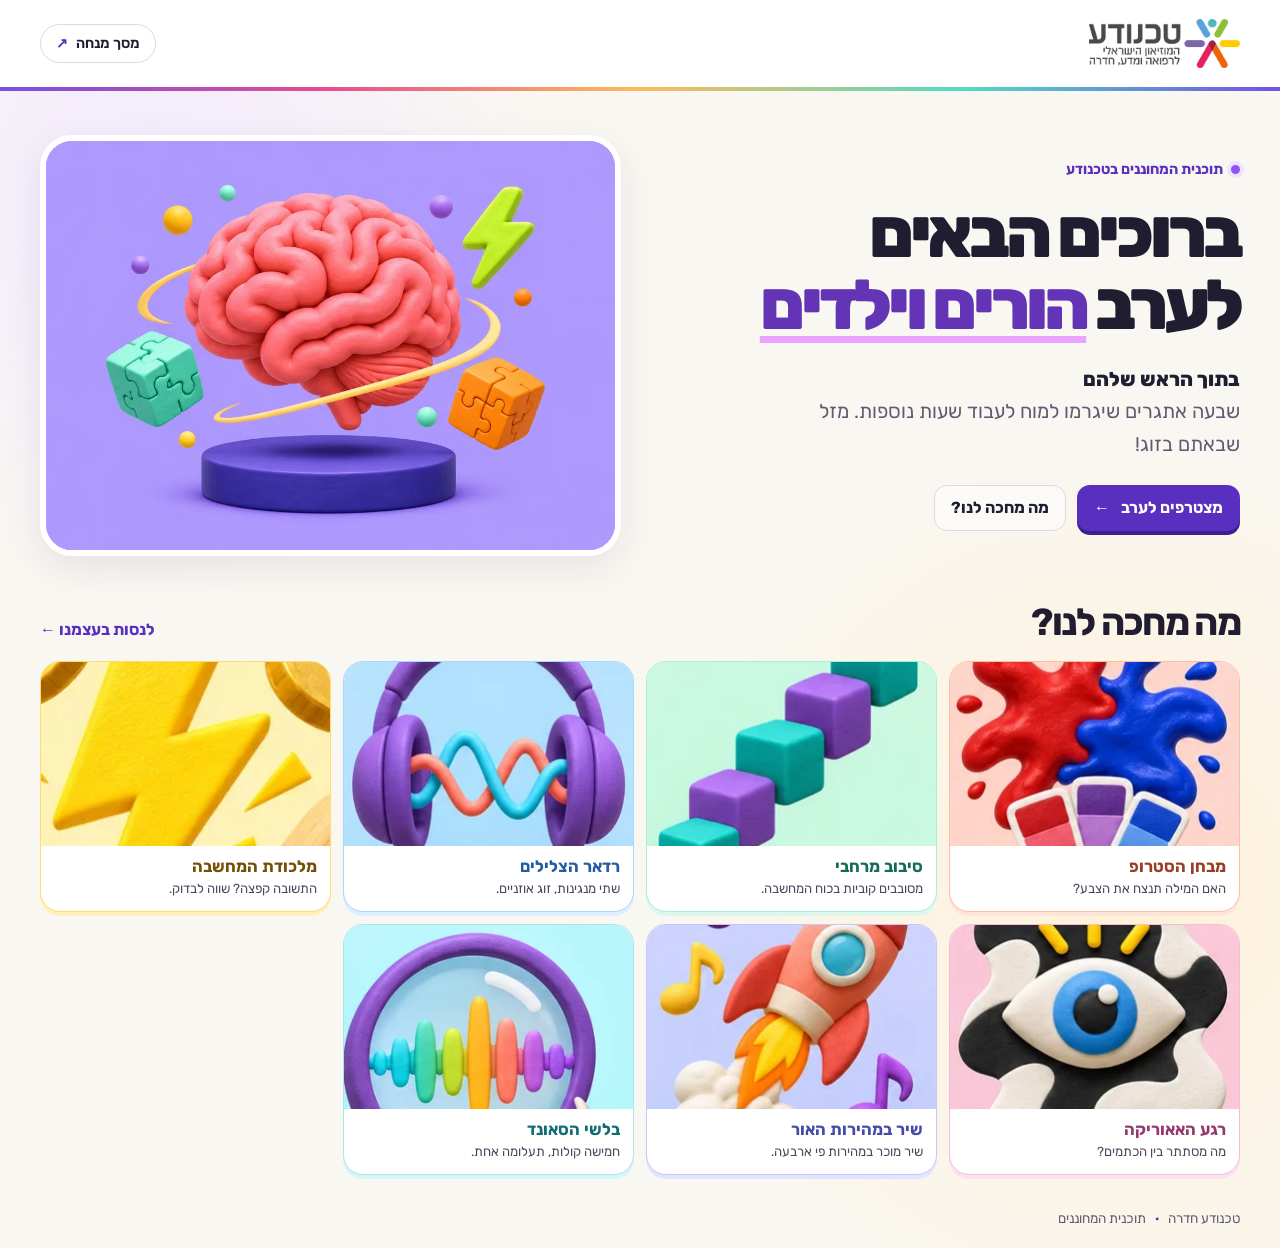
==== index.html @ b23c47ff "Redesign station results and add gifted-education research" ====
<!doctype html>
<html lang="he" dir="rtl">
<head>
<meta charset="utf-8">
<meta name="viewport" content="width=device-width,initial-scale=1">
<meta name="theme-color" content="#f9f7f1">
<meta name="description" content="ערב הורים וילדים בטכנודע. שבעה אתגרים בעקבות המוח, מהצבעים שקופצים לעיניים ועד לתעלומה שמתחבאת בצלילים.">
<title>בתוך הראש שלהם | ערב הורים וילדים בטכנודע</title>
<link rel="stylesheet" href="./style.css?v=3">
<script defer src="./assets/qrcode.js"></script>
<script type="module" src="./app.js?v=3"></script>
</head>
<body>
<header class="site-header">
  <div class="shell top">
    <a href="./" class="brand" aria-label="טכנודע, דף הבית"><img src="./assets/technoda.jpg" alt="טכנודע"></a>
    <a class="header-link" id="mode-link" href="?view=host">מסך מנחה <span aria-hidden="true">↗</span></a>
  </div>
</header>
<main id="app" class="shell" tabindex="-1">
  <section class="hero">
    <div class="hero-copy">
      <p class="eyebrow"><span></span> תוכנית המחוננים בטכנודע</p>
      <h1>ברוכים הבאים<br>לערב <em>הורים וילדים</em></h1>
      <p class="hero-description"><strong>בתוך הראש שלהם</strong><br>שבעה אתגרים שיגרמו למוח לעבוד שעות נוספות. מזל שבאתם בזוג!</p>
      <div class="actions"><a class="primary" href="?view=play">מצטרפים לערב <span aria-hidden="true">←</span></a><a class="secondary" href="#challenges">מה מחכה לנו?</a></div>
    </div>
    <div class="hero-picture"><img src="./assets/hero.webp" alt="איור תלת־ממדי של מוח ורוד, קוביות וברק על במה סגולה"></div>
  </section>
  <section id="challenges" class="challenges" aria-labelledby="challenges-title">
    <div class="section-heading"><h2 id="challenges-title">מה מחכה לנו?</h2><a href="?view=demo">לנסות בעצמנו <span aria-hidden="true">←</span></a></div>
    <div id="station-list" class="station-list"></div>
  </section>
</main>
<footer class="shell footer">טכנודע חדרה <span>·</span> תוכנית המחוננים</footer>
<noscript>יש להפעיל JavaScript כדי להשתתף באתגרים ובהצבעות.</noscript>
</body>
</html>
---- style.css ----
@font-face{font-family:Rubik;src:url('./assets/rubik-1.woff2') format('woff2');font-weight:400 900;font-display:swap;unicode-range:U+0590-05FF,U+200C-2010,U+20AA,U+25CC,U+FB1D-FB4F}
@font-face{font-family:Rubik;src:url('./assets/rubik-2.woff2') format('woff2');font-weight:400 900;font-display:swap;unicode-range:U+0000-00FF,U+2000-206F,U+2190-21FF}
:root{--paper:#f9f7f1;--ink:#211d31;--muted:#615b72;--accent:#592fc0;--purple:#eae1ff;--line:#ddd7e7;--peach:#ffdcc7;--mint:#dafaeb;--pink:#f8d8ed;--lemon:#f9efb5;color:var(--ink);background:var(--paper);font-family:Rubik,Arial,sans-serif}
*{box-sizing:border-box}body{margin:0;min-width:300px}a{color:inherit;text-decoration:none}button,input{font:inherit}button,a,input{touch-action:manipulation}button{cursor:pointer}button:disabled{cursor:default;opacity:.6}a:focus-visible,button:focus-visible,input:focus-visible{outline:3px solid #743ee8;outline-offset:4px}img{display:block;max-width:100%}h1,h2,p{margin:0}button{color:inherit}
.shell{max-width:1264px;margin-inline:auto;padding-inline:32px}.site-header{padding:19px 0;background:#fff;border-bottom:1px solid #ede9e0}.top{display:flex;align-items:center;justify-content:space-between;gap:16px}.brand img{width:151px;height:auto}.header-link{display:inline-flex;align-items:center;gap:8px;border:1px solid var(--line);border-radius:100px;padding:10px 15px;font-size:.9rem;font-weight:600}.header-link span{color:var(--accent)}.header-link:hover,.secondary:hover{background:#fff}
.hero{display:grid;grid-template-columns:1fr 1fr;align-items:center;gap:38px;margin-block:44px 44px}.hero-copy{padding:12px 0}.eyebrow{display:flex;align-items:center;gap:8px;color:var(--accent);font-weight:700;font-size:.9rem}.eyebrow span{width:9px;height:9px;display:inline-block;background:#8d55f4;border-radius:100%;box-shadow:0 0 0 4px #eee4ff}.hero h1{font-size:clamp(2.7rem,5.45vw,5.2rem);line-height:1.04;letter-spacing:-.058em;margin:19px 0 21px;font-weight:850}.hero h1 em{color:var(--accent);font-style:normal;white-space:nowrap}.hero-description{font-size:clamp(1rem,1.55vw,1.26rem);line-height:1.65;color:var(--muted);max-width:430px}.hero-description strong{color:var(--ink);font-weight:800}.hero-picture{background:#b29bf2;border-radius:32px;overflow:hidden;box-shadow:0 12px 35px #34246e17}.hero-picture img{width:100%;aspect-ratio:1.39;object-fit:cover}.actions{display:flex;gap:11px;flex-wrap:wrap;margin-top:24px;align-items:center}.primary,.secondary,.quiet{display:inline-flex;justify-content:center;align-items:center;gap:11px;border-radius:13px;padding:12px 16px;font-weight:700;border:1px solid transparent;min-height:46px;text-align:center}.primary{background:var(--accent);color:white;box-shadow:0 4px 0 #3d1d90}.primary:hover{background:#4b26a8}.secondary,.quiet{background:#fff8;border-color:var(--line)}.quiet{font-weight:500}.primary:active{transform:translateY(2px);box-shadow:0 2px 0 #3d1d90}.section-heading{display:flex;justify-content:space-between;align-items:baseline;gap:12px;margin-bottom:17px}.section-heading h2{font-size:clamp(1.55rem,3vw,2.35rem);letter-spacing:-.045em}.section-heading a{font-weight:700;color:var(--accent);white-space:nowrap}.challenges{scroll-margin-top:15px}.station-list{display:grid;grid-template-columns:repeat(4,minmax(0,1fr));gap:12px}.station-card{background:var(--tint);border:1px solid #27213911;border-radius:20px;min-height:139px;padding:16px;display:grid;gap:4px;align-content:start}.station-card:hover{transform:translateY(-2px);box-shadow:0 7px 17px #39294315}.station-card .icon{font-size:1.75rem;margin-bottom:4px}.station-card strong{font-size:1.03rem}.station-card small{color:#51445d;line-height:1.35;font-size:.82rem}.peach{--tint:var(--peach)}.mint{--tint:var(--mint)}.lilac{--tint:var(--purple)}.pink{--tint:var(--pink)}.lemon{--tint:var(--lemon)}.footer{padding-block:35px 22px;color:var(--muted);font-size:.84rem}.footer span{color:var(--accent);margin-inline:6px}
.room-wrap{margin-block:33px 0}.room-panel,.stage,.host-control{border-radius:26px;background:white;border:1px solid var(--line)}.room-panel{max-width:620px;margin-inline:auto;padding:clamp(20px,5vw,40px)}.room-icon{display:grid;place-items:center;width:66px;height:66px;font-size:2.15rem;background:var(--tint,var(--purple));border-radius:19px;margin-bottom:14px}.room-panel h1,.stage h1{font-size:clamp(1.9rem,5vw,3.85rem);line-height:1.08;letter-spacing:-.043em}.room-panel h1{font-size:clamp(1.8rem,5vw,2.8rem)}.room-panel p,.stage p{line-height:1.56}.room-panel h1+p,.stage h1+p{margin-top:11px}.room-panel .question{font-size:1.28rem;font-weight:700;margin-top:15px}.muted{color:var(--muted)}.form{margin-top:20px}.form label{display:block;font-weight:700;margin-bottom:7px}.form div{display:flex;gap:11px}.form input{flex:1;min-width:0;padding:10px 12px;border:1px solid #bcb1d0;border-radius:12px;font-size:1.35rem;letter-spacing:.13em;direction:ltr;text-align:center;color:var(--ink)}.status{font-size:.95rem;margin-top:15px;color:#625174}.status.error{color:#8d2147}.options{display:grid;gap:9px;margin-top:20px}.choice{display:flex;align-items:center;text-align:start;gap:10px;border:1px solid var(--line);background:#fff;padding:11px;border-radius:13px;min-height:54px;font-weight:600}.choice:not(:disabled):hover,.choice.selected{background:var(--purple);border-color:#9669e4}.choice.correct{background:var(--mint);border-color:#64af8b}.choice .letter{display:grid;place-items:center;background:#f1ebfc;width:31px;height:31px;border-radius:9px;flex-shrink:0;color:#552ca7;font-weight:750}.phase-label{font-size:.82rem;color:var(--accent);font-weight:750;margin-bottom:7px}.confirmation{margin-top:18px;border-radius:14px;padding:14px;background:var(--mint);font-weight:650}.round-progress{display:flex;gap:4px;margin-bottom:17px}.round-progress i{height:4px;flex:1;border-radius:8px;background:#ece7f2}.round-progress i.done{background:#a986e6}.round-progress i.now{background:var(--accent)}
.stage{padding:clamp(18px,3vw,34px);border-block-start:7px solid var(--tint,var(--purple));min-height:360px}.stage-intro{display:grid;grid-template-columns:1fr minmax(180px,30%);gap:24px;align-items:center}.stage h1 em{color:var(--accent);font-style:normal}.stage .room-icon{width:56px;height:56px;font-size:1.8rem}.stage-question{font-size:clamp(1.15rem,2.9vw,2.2rem);font-weight:750;line-height:1.25!important}.qr{background:#fff;border:1px solid var(--line);border-radius:18px;text-align:center;padding:10px 12px}.qr img{width:100%;max-width:210px;height:auto;margin:0 auto;image-rendering:pixelated}.qr h2{font-size:1.05rem}.code{display:inline-block;direction:ltr;font-size:1.32rem;letter-spacing:.14em;font-weight:850;margin-top:5px}.count{display:inline-flex;margin-top:13px;background:var(--mint);border-radius:100px;padding:8px 13px;font-weight:700}.host-control{padding:14px;margin-top:12px;display:grid;gap:9px}.control-row{display:flex;gap:7px;flex-wrap:wrap;align-items:center}.control-row .primary,.control-row .secondary,.control-row .quiet{padding:8px 12px;min-height:39px;font-size:.86rem}.host-control .status{margin:0}.mini-nav{display:flex;gap:3px;flex-wrap:wrap}.mini-nav button{background:white;border:1px solid var(--line);border-radius:8px;min-width:33px;min-height:34px}.mini-nav button[aria-current]{background:var(--purple);border-color:#b696e7;font-weight:800}.timer{display:inline-grid;place-items:center;direction:ltr;min-width:74px;font-variant-numeric:tabular-nums;color:var(--accent);font-size:clamp(1.5rem,3vw,2.4rem);font-weight:800;margin-top:8px}.stroop{display:grid;grid-template-columns:repeat(5,minmax(0,1fr));gap:8px;margin-top:16px}.stroop b{background:#faf7fc;border-radius:10px;padding:9px 1px;text-align:center;font-size:clamp(1rem,4vw,3.25rem)}.shapes{display:grid;grid-template-columns:repeat(5,minmax(0,1fr));gap:6px;margin-top:13px}.shape{background:#f4effb;border-radius:12px;text-align:center;padding:4px;font-weight:750}.shape.match{background:#d5fae4;border:2px solid #65c492}.shape canvas{display:block;width:100%;aspect-ratio:1.05;height:auto}.mystery{display:grid;position:relative;width:min(100%,245px);margin:15px auto 0;border-radius:14px;overflow:hidden;border:1px solid #e0dae7;isolation:isolate}.mystery img{width:100%;grid-area:1/1}.mystery .solution{animation:fade-in .75s ease both}.mystery.outlined:after{content:'';position:absolute;width:45%;height:57%;top:17%;left:39%;border:3px solid #eb4a76;border-radius:49%;transform:rotate(-12deg);pointer-events:none}.result{font-size:clamp(1.35rem,4vw,2.55rem);font-weight:800;color:var(--accent);margin-top:10px}.beats{display:flex;direction:ltr;align-items:center;gap:6px;justify-content:center;height:100px;margin:6px 0}.beats b{display:block;height:var(--h);width:8px;border-radius:10px;background:#ae8bed}.beats.playing b{animation:bounce .55s ease-in-out infinite alternate;animation-delay:var(--d)}.sound-controls{display:flex;flex-wrap:wrap;gap:7px;margin-top:10px}.sequence{display:flex;gap:6px;flex-wrap:wrap;margin-top:10px;padding:0;list-style:none}.sequence li{border-radius:9px;background:var(--mint);padding:7px 9px}.stage-finish{display:grid;grid-template-columns:1fr minmax(140px,34%);align-items:center;gap:18px}.stage-finish img{border-radius:16px}.tiny-art{margin-top:16px;max-height:230px;width:100%;object-fit:cover;border-radius:14px}.demo-nav{display:flex;flex-wrap:wrap;gap:8px;margin-top:16px}.solo .stage{padding:14px;min-height:0;margin-top:14px}.solo .stage-question{font-size:1rem}.solo .shape{font-size:.76rem}.solo .stage .timer{font-size:1.25rem}.screen-only .site-header,.screen-only .footer{display:none}.screen-only .stage{min-height:calc(100vh - 40px);display:flex;flex-direction:column;justify-content:center}.screen-only .host-control{position:sticky;bottom:0}.screen-only .room-wrap{margin-top:18px}.screen-only .stage-intro{width:100%}#app:focus{outline:0}
@keyframes fade-in{from{opacity:0}to{opacity:1}}@keyframes bounce{from{transform:scaleY(.42)}to{transform:scaleY(1)}}
@media(max-width:850px){.shell{padding-inline:21px}.hero{gap:22px}.hero h1{font-size:clamp(2.15rem,5.5vw,4rem)}.station-list{grid-template-columns:repeat(3,minmax(0,1fr))}.site-header{padding:12px 0}}
@media(max-width:600px){.shell{padding-inline:15px}.hero{grid-template-columns:1fr;margin-block:24px 28px;gap:16px}.hero-copy{padding-top:0}.hero h1{font-size:clamp(2.45rem,10.5vw,3.6rem);margin:12px 0 13px}.hero-picture{border-radius:19px}.hero-picture img{aspect-ratio:1.65}.actions{margin-top:16px}.station-list{grid-template-columns:repeat(2,minmax(0,1fr));gap:8px}.station-card{border-radius:14px;min-height:111px;padding:10px}.section-heading a{font-size:.82rem}.brand img{width:121px}.header-link{font-size:.83rem}.stage-intro,.stage-finish{grid-template-columns:1fr}.stage-finish img{max-height:180px;object-fit:cover;width:100%}.qr{max-width:225px}.room-wrap{margin-top:19px}.footer{padding-top:23px}}
@media(prefers-reduced-motion:reduce){*,*::after{animation:none!important;transition:none!important;scroll-behavior:auto!important}}

/* Exhibition colors and station illustrations */
body {
  background: radial-gradient(circle at 12% 16%, #f3eafe 0%, transparent 26%),
    radial-gradient(circle at 88% 72%, #fff1d9 0%, transparent 32%), var(--paper);
}
.site-header {
  border-bottom: 4px solid transparent;
  border-image: linear-gradient(90deg,#7351e4,#e44c93,#ffba59,#53dbc2,#7351e4) 1;
}
.hero-picture { border: 6px solid white; }
.hero h1 em {
  color: #6334b6;
  text-decoration: underline;
  text-decoration-color: #e8a4ff;
  text-decoration-thickness: .105em;
  text-underline-offset: .105em;
  text-decoration-skip-ink: none;
}
.lilac { --station-color:#6942bd; --station-tint:#e9ddff; --station-glow:#d3c0ff; }
.peach { --station-color:#9b3d24; --station-tint:#ffe4d8; --station-glow:#ffbda5; }
.mint { --station-color:#136b58; --station-tint:#dcf8ed; --station-glow:#a5eed8; }
.sky { --tint:#dcefff; --station-color:#235ca1; --station-tint:#dcefff; --station-glow:#a8d7ff; }
.lemon { --station-color:#745007; --station-tint:#fff1b9; --station-glow:#ffdb70; }
.pink { --station-color:#95386c; --station-tint:#fce1ee; --station-glow:#f9bbd8; }
.periwinkle { --tint:#e3e5ff; --station-color:#454aab; --station-tint:#e3e5ff; --station-glow:#c2c7ff; }
.aqua { --tint:#d5f6f4; --station-color:#126c75; --station-tint:#d5f6f4; --station-glow:#a5e9e8; }
.station-card {
  display: grid;
  grid-template-rows: auto 1fr;
  min-height: 0;
  gap: 0;
  padding: 0;
  overflow: hidden;
  background: #fff;
  border: 1px solid var(--station-glow);
  box-shadow: 0 4px 0 var(--station-tint);
  transition: transform .2s ease, box-shadow .2s ease;
}
.station-card-art {
  width: 100%;
  aspect-ratio: 1.57;
  object-fit: cover;
  background: var(--station-tint);
}
.station-card-copy { display:grid; gap:4px; padding:11px 13px 13px; }
.station-card strong { color: var(--station-color); }
.stage {
  position: relative;
  border: 1px solid var(--station-glow, var(--line));
  border-block-start: 5px solid var(--station-color, var(--accent));
  background: radial-gradient(ellipse at top left, var(--station-tint, #eee4ff), transparent 62%), #fff;
  box-shadow: 0 8px 25px #31254412;
}
.stage .phase-label, .stage .timer { color: var(--station-color, var(--accent)); }
.stage .room-icon { background: var(--station-tint); }
.stage-heading { display:flex; align-items:center; justify-content:space-between; gap:20px; margin-bottom:12px; }
.stage-heading .room-icon { display:none; }
.stage-heading h1 { font-size:clamp(1.85rem,4.2vw,3.55rem); }
.stage-art, .intro-art { border-radius:16px; border:4px solid #fff; box-shadow:0 4px 15px #31254416; object-fit:cover; }
.stage-art { width:clamp(75px,14vw,162px); aspect-ratio:1.62; }
.stage-reveal .stage-art { width:clamp(70px,11vw,125px); }
.stage-intro { grid-template-columns:minmax(0,1.4fr) minmax(110px,.65fr) minmax(175px,.72fr); }
.intro-art { width:100%; aspect-ratio:1.1; }
.stage-intro h1 { font-size:clamp(1.9rem,4vw,3.5rem); }
.stage-intro .stage-question { margin-top:18px; }
.stage .count { background:var(--station-tint); color:var(--station-color); }
.stage .beats b:nth-child(3n+1) { background:var(--station-color,#6942bd); }
.stage .beats b:nth-child(3n+2) { background:#ed785b; }
.stage .beats b:nth-child(3n+3) { background:#4fc1b0; }
.stage-task .stroop b { background:#fff; border:1px solid #ead8d0; box-shadow:0 3px 0 #ffd8c8; }
.stage-task .shape { background:#fff; }
.room-panel:is(.lilac,.peach,.mint,.sky,.lemon,.pink,.periwinkle,.aqua) {
  border-block-start:5px solid var(--station-color);
  background:linear-gradient(155deg,var(--station-tint),#fff 130px);
}
.room-panel .choice .letter { background:var(--station-tint,#f1ebfc); color:var(--station-color,#552ca7); }

.science-card {
  display:grid;
  grid-template-columns:minmax(0,1.6fr) minmax(135px,1fr);
  background:#fff;
  border:1px solid var(--station-glow);
  border-radius:23px;
  overflow:hidden;
}
.science-copy { padding:clamp(16px,3.4vw,44px); }
.science-copy .science-label { color:var(--station-color); font-size:clamp(.85rem,1.25vw,1.1rem); font-weight:800; }
.science-copy h2 { font-size:clamp(1.4rem,3vw,2.65rem); letter-spacing:-.035em; line-height:1.12; margin-block:10px 14px; }
.science-copy h2 + p { font-size:clamp(1rem,1.9vw,1.52rem); }
.science-copy a { display:inline-block; margin-top:14px; text-decoration:underline; text-underline-offset:3px; color:var(--station-color); font-size:.88rem; font-weight:650; }
.science-art { width:100%; height:100%; min-height:225px; object-fit:cover; }
.solo .science-card { grid-template-columns:1fr; margin-top:16px; }
.solo .science-copy h2 + p { font-size:1.07rem; }
.solo .science-art { height:160px; min-height:0; }

.candy-results {
  margin-top:14px;
  padding:clamp(13px,2.2vw,24px);
  border-radius:22px;
  background:#fff;
  border:1px solid var(--station-glow);
}
.candy-results h2 { color:var(--station-color); font-size:clamp(1.25rem,2.25vw,1.8rem); margin-bottom:16px; }
.candy-chart {
  --jar-height:clamp(106px,18vh,182px);
  display:grid;
  grid-template-columns:repeat(var(--columns),minmax(0,1fr));
  gap:clamp(7px,1.55vw,16px);
  list-style:none;
  margin:0;
  padding:0;
}
.candy-column { --candy:#b781f4; --candy-light:#f0ccff; --candy-dark:#6936a6; --candy-text:#602f9d; --candy-paper:#f7edff; display:grid; grid-template-rows:auto 1fr; gap:9px; min-width:0; }
.candy-column:nth-child(2) { --candy:#ff815c; --candy-light:#ffd586; --candy-dark:#ba3f34; --candy-text:#9e422d; --candy-paper:#fff2e7; }
.candy-column:nth-child(3) { --candy:#42d8b5; --candy-light:#d2ff83; --candy-dark:#168d73; --candy-text:#12644f; --candy-paper:#e6fbf1; }
.candy-column:nth-child(4) { --candy:#ed78ac; --candy-light:#ffd0de; --candy-dark:#ad3972; --candy-text:#8d3566; --candy-paper:#fff0f7; }
.candy-jar {
  position:relative;
  width:100%;
  max-width:184px;
  height:var(--jar-height);
  margin-inline:auto;
  overflow:hidden;
  border:2px solid #b9aec9;
  border-radius:13px 13px 26px 26px;
  background:repeating-linear-gradient(to top,#dcd5e54f 0 1px,transparent 1px 25%),#f9f6fc;
  isolation:isolate;
}
.candy-jar::after {
  content:'';
  position:absolute;
  inset:0;
  border-radius:inherit;
  background:linear-gradient(90deg,#fff6,transparent 12% 86%,#30174c14);
  pointer-events:none;
}
.candy-fill {
  position:absolute;
  inset:auto 0 0;
  height:var(--share);
  overflow:hidden;
  background:linear-gradient(135deg,var(--candy-paper),var(--candy-light));
}
.pour .candy-fill { animation:fill-jar .85s cubic-bezier(.17,.75,.32,1) var(--stagger) both; }
.candy-bed {
  height:var(--jar-height);
  position:absolute;
  inset:auto 0 0;
  display:grid;
  grid-template:repeat(6,minmax(0,1fr))/repeat(4,minmax(0,1fr));
  align-items:center;
  justify-items:center;
  padding:3px;
}
.candy-bed i {
  display:block;
  width:76%;
  height:74%;
  border-radius:42%;
  transform:rotate(-17deg);
  background:linear-gradient(145deg,var(--candy-light),var(--candy) 65%);
  box-shadow:inset -2px -3px 0 #27213433, inset 2px 2px 0 #fff8, 1px 2px 1px #35214935;
}
.candy-bed i:nth-child(3n+1) {
  border-radius:11px;
  background:repeating-linear-gradient(120deg,var(--candy) 0 5px,var(--candy-light) 5px 8px);
  transform:rotate(18deg) scale(.88);
}
.candy-bed i:nth-child(3n+2) {
  border-radius:50%;
  background:radial-gradient(circle at 30% 30%,#fff9,transparent 34%),var(--candy);
  transform:rotate(37deg) scale(.8);
}
.candy-label {
  display:grid;
  justify-items:center;
  align-content:start;
  gap:4px;
  padding:8px 6px;
  text-align:center;
  background:var(--candy-paper);
  border-radius:12px;
}
.candy-label .letter { font-weight:800; color:var(--candy-text); }
.candy-label strong { font-size:clamp(.73rem,1.44vw,1.17rem); line-height:1.25; }
.candy-percent { color:var(--candy-text); font-size:clamp(1.1rem,2.4vw,1.8rem); font-weight:800; line-height:1.1; }
.candy-label small { color:#51465f; }
@keyframes fill-jar { from { height:0; } to { height:var(--share); } }

@media(max-width:850px) {
  .stage-intro { grid-template-columns:minmax(0,1fr) minmax(125px,.57fr); }
  .intro-art { display:none; }
}
@media(max-width:600px) {
  .station-card-copy { padding:8px 9px 11px; }
  .stage-intro, .science-card { grid-template-columns:1fr; }
  .stage-intro { gap:14px; }
  .stage-intro .qr { width:min(100%,220px); justify-self:center; }
  .science-art { height:142px; min-height:0; }
  .candy-chart { grid-template-columns:repeat(2,minmax(0,1fr)); }
  .candy-jar { max-width:120px; }
}
@media(prefers-reduced-motion:reduce) {
  .pour .candy-fill { animation:none; }
}
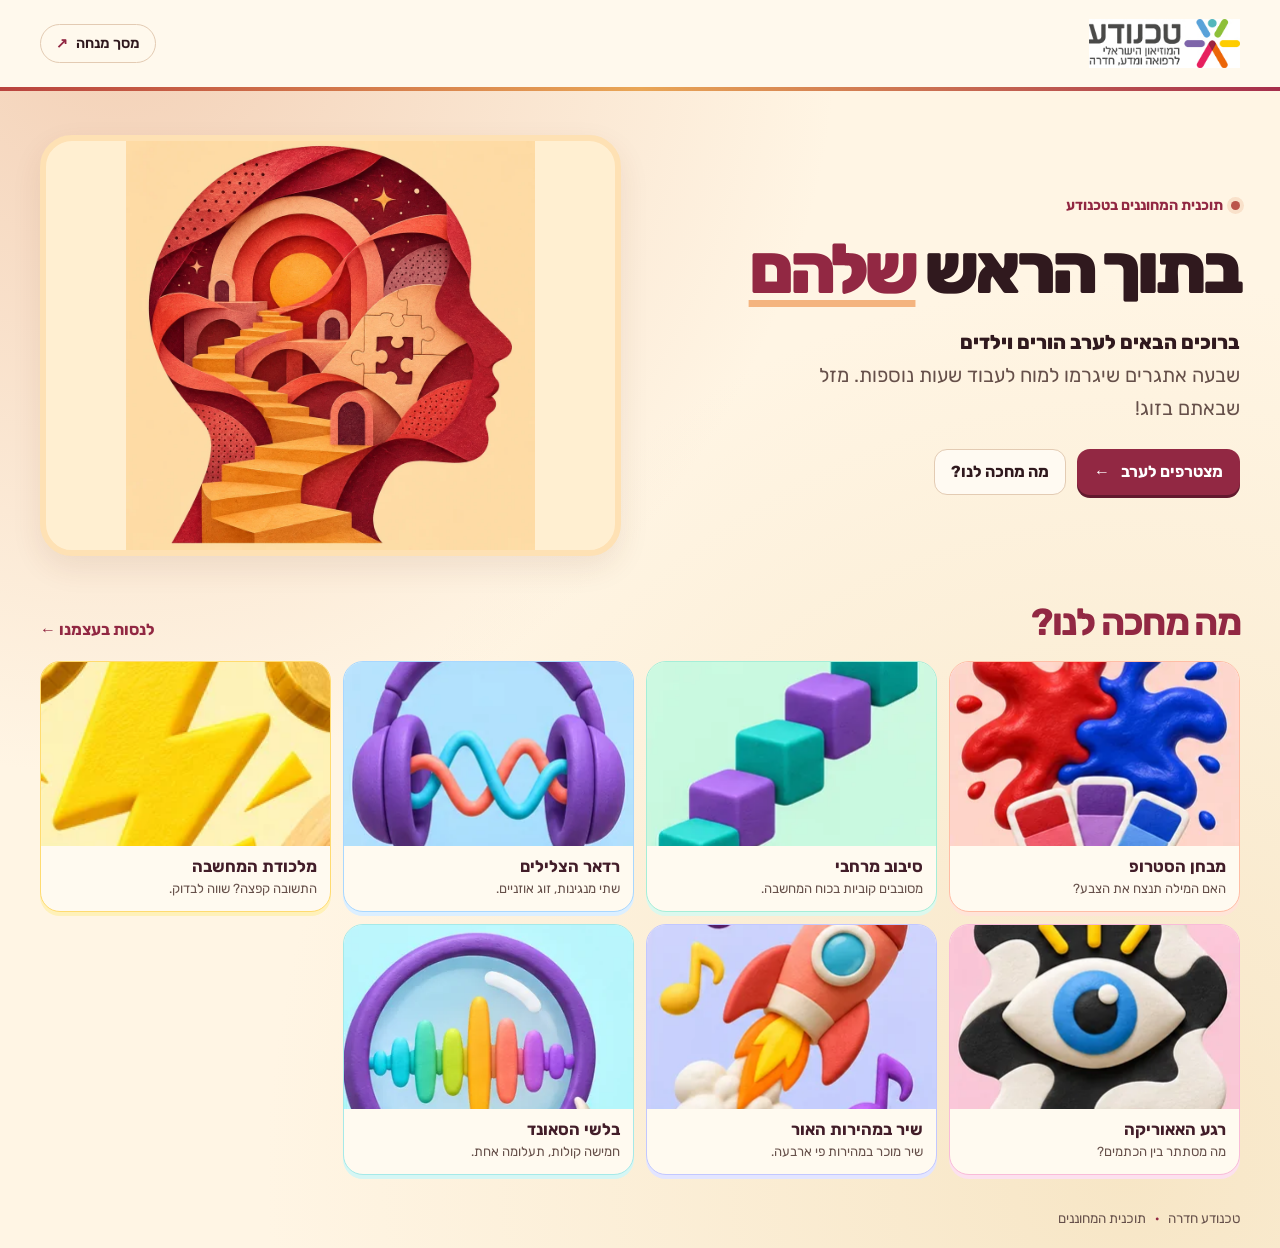
==== commit d1b21379: "Refresh Brain Night with a warm studio design" ====
--- a/index.html
+++ b/index.html
@@ -3,12 +3,12 @@
 <head>
 <meta charset="utf-8">
 <meta name="viewport" content="width=device-width,initial-scale=1">
-<meta name="theme-color" content="#f9f7f1">
+<meta name="theme-color" content="#fff5e4">
 <meta name="description" content="ערב הורים וילדים בטכנודע. שבעה אתגרים בעקבות המוח, מהצבעים שקופצים לעיניים ועד לתעלומה שמתחבאת בצלילים.">
 <title>בתוך הראש שלהם | ערב הורים וילדים בטכנודע</title>
-<link rel="stylesheet" href="./style.css?v=3">
+<link rel="stylesheet" href="./style.css?v=9">
 <script defer src="./assets/qrcode.js"></script>
-<script type="module" src="./app.js?v=3"></script>
+<script type="module" src="./app.js?v=9"></script>
 </head>
 <body>
 <header class="site-header">
@@ -21,11 +21,11 @@
   <section class="hero">
     <div class="hero-copy">
       <p class="eyebrow"><span></span> תוכנית המחוננים בטכנודע</p>
-      <h1>ברוכים הבאים<br>לערב <em>הורים וילדים</em></h1>
-      <p class="hero-description"><strong>בתוך הראש שלהם</strong><br>שבעה אתגרים שיגרמו למוח לעבוד שעות נוספות. מזל שבאתם בזוג!</p>
+      <h1>בתוך הראש <em>שלהם</em></h1>
+      <p class="hero-description"><strong>ברוכים הבאים לערב הורים וילדים</strong><br>שבעה אתגרים שיגרמו למוח לעבוד שעות נוספות. מזל שבאתם בזוג!</p>
       <div class="actions"><a class="primary" href="?view=play">מצטרפים לערב <span aria-hidden="true">←</span></a><a class="secondary" href="#challenges">מה מחכה לנו?</a></div>
     </div>
-    <div class="hero-picture"><img src="./assets/hero.webp" alt="איור תלת־ממדי של מוח ורוד, קוביות וברק על במה סגולה"></div>
+    <div class="hero-picture"><img src="./assets/brain-night-poster.webp" alt="איור נייר צבעוני של מסלולים בתוך ראש"></div>
   </section>
   <section id="challenges" class="challenges" aria-labelledby="challenges-title">
     <div class="section-heading"><h2 id="challenges-title">מה מחכה לנו?</h2><a href="?view=demo">לנסות בעצמנו <span aria-hidden="true">←</span></a></div>
--- a/style.css
+++ b/style.css
@@ -89,22 +89,42 @@
 .room-panel .choice .letter { background:var(--station-tint,#f1ebfc); color:var(--station-color,#552ca7); }
 
 .science-card {
-  display:grid;
-  grid-template-columns:minmax(0,1.6fr) minmax(135px,1fr);
-  background:#fff;
-  border:1px solid var(--station-glow);
-  border-radius:23px;
-  overflow:hidden;
-}
-.science-copy { padding:clamp(16px,3.4vw,44px); }
-.science-copy .science-label { color:var(--station-color); font-size:clamp(.85rem,1.25vw,1.1rem); font-weight:800; }
-.science-copy h2 { font-size:clamp(1.4rem,3vw,2.65rem); letter-spacing:-.035em; line-height:1.12; margin-block:10px 14px; }
-.science-copy h2 + p { font-size:clamp(1rem,1.9vw,1.52rem); }
-.science-copy a { display:inline-block; margin-top:14px; text-decoration:underline; text-underline-offset:3px; color:var(--station-color); font-size:.88rem; font-weight:650; }
-.science-art { width:100%; height:100%; min-height:225px; object-fit:cover; }
-.solo .science-card { grid-template-columns:1fr; margin-top:16px; }
-.solo .science-copy h2 + p { font-size:1.07rem; }
-.solo .science-art { height:160px; min-height:0; }
+  display: grid;
+  grid-template-columns: minmax(0, 1fr) minmax(0, 1.15fr);
+  align-items: center;
+  gap: clamp(12px, 2vw, 24px);
+  padding: clamp(10px, 1.8vw, 21px);
+  background: #fff;
+  border: 1px solid var(--station-glow);
+  border-radius: 23px;
+}
+.science-copy {
+  padding: clamp(15px, 2.2vw, 30px);
+  border-radius: 17px;
+  background: linear-gradient(154deg, var(--station-tint), #fff 86%);
+  border-inline-start: 4px solid var(--station-color);
+}
+.science-copy .science-label { color: var(--station-color); font-size: clamp(.85rem, 1.25vw, 1.1rem); font-weight: 800; }
+.science-copy h2 { font-size: clamp(1.4rem, 3vw, 2.65rem); letter-spacing: -.035em; line-height: 1.12; margin-block: 10px 14px; }
+.science-copy h2 + p { font-size: clamp(1rem, 1.55vw, 1.27rem); }
+.science-source { display: grid; justify-items: start; gap: 6px; margin-block-start: 17px; padding-block-start: 13px; border-block-start: 1px solid var(--station-glow); }
+.science-article { font-size: 1rem; line-height: 1.35; text-align: right; overflow-wrap: anywhere; }
+.science-author { font-size: .85rem; color: var(--muted); }
+.science-source a { display: inline-flex; align-items: center; gap: 8px; min-height: 42px; margin-block-start: 4px; padding-inline: 12px; border-radius: 10px; background: var(--station-color); color: #fff; font-size: .93rem; font-weight: 700; }
+.science-source a:hover { text-decoration: underline; text-underline-offset: 3px; }
+.science-media { min-width: 0; }
+.science-art { width: 100%; aspect-ratio: 4 / 3; object-fit: cover; border-radius: 15px; }
+.science-video-card video {
+  display: block;
+  width: 100%;
+  max-height: min(57vh, 560px);
+  aspect-ratio: 16 / 9;
+  object-fit: contain;
+  border-radius: 15px;
+  background: #1c142a;
+}
+.solo .science-card { grid-template-columns: minmax(0, 1fr); margin-top: 16px; }
+.solo .science-art { max-height: 180px; }
 
 .candy-results {
   margin-top:14px;
@@ -209,10 +229,171 @@
   .stage-intro, .science-card { grid-template-columns:1fr; }
   .stage-intro { gap:14px; }
   .stage-intro .qr { width:min(100%,220px); justify-self:center; }
-  .science-art { height:142px; min-height:0; }
+  .science-art { max-height:180px; }
   .candy-chart { grid-template-columns:repeat(2,minmax(0,1fr)); }
   .candy-jar { max-width:120px; }
 }
 @media(prefers-reduced-motion:reduce) {
   .pour .candy-fill { animation:none; }
 }
+
+.mini-nav .completed-round {
+  border-color: #76b89d;
+}
+.completed-round span {
+  color: #136b58;
+}
+
+/* Warm paper and wine tones for Brain Night. */
+:root {
+  --paper: #fff5e4;
+  --ink: #30191e;
+  --muted: #66504a;
+  --accent: #922843;
+  --purple: #f7e1df;
+  --line: #e3cbb3;
+  --paper-panel: #fff9ed;
+  --wine: #421d29;
+  --amber: #f7ce77;
+}
+body {
+  background: radial-gradient(ellipse at 9% 0, #f3d0b6, transparent 44%),
+    radial-gradient(ellipse at 88% 94%, #f7e6c6, transparent 54%), var(--paper);
+}
+a:focus-visible, button:focus-visible, input:focus-visible { outline-color: #a24432; }
+.site-header { background: var(--paper-panel); border-image: linear-gradient(90deg,#b9433e,#e9a656,#a52e4c) 1; }
+.primary { background: var(--accent); box-shadow: 0 3px 0 #62192e; }
+.primary:hover { background: #7a1d36; }
+.primary:active { box-shadow: 0 1px 0 #62192e; }
+.secondary, .quiet { background: #fffaf2; }
+.hero-picture { background: #ffefd1; border-color: #fee1b4; box-shadow: 0 12px 30px #68321d18; }
+.hero-picture img { object-fit: contain; mix-blend-mode: multiply; }
+.hero h1 em { color: var(--accent); text-decoration-color: #f4b47f; }
+.eyebrow span { background: #bb554b; box-shadow: 0 0 0 4px #f9e1ca; }
+.section-heading h2, .opening-challenges h2 { color: var(--accent); }
+.station-card { background: #fffaf0; }
+.station-card strong { color: var(--wine); }
+.station-card small { color: var(--muted); }
+.room-panel, .room-panel:is(.lilac,.peach,.mint,.sky,.lemon,.pink,.periwinkle,.aqua) {
+  background: linear-gradient(145deg, #fbe8cc, var(--paper-panel) 170px);
+  border-color: var(--line);
+  border-block-start-color: var(--accent);
+}
+.choice:not(:disabled):hover, .choice.selected { border-color: #b56d75; }
+.round-progress i.done { background: #cf8980; }
+
+.host-page .site-header, .host-page .footer { display: none; }
+.host-page #app { max-width: 1720px; padding-inline: clamp(8px, 1.2vw, 22px); }
+.host-page .room-wrap { margin-block: 10px; }
+.host-page .stage {
+  --station-color: var(--accent);
+  --station-glow: var(--line);
+  --station-tint: #fae6ce;
+  border: 1px solid var(--line);
+  background: var(--paper-panel);
+  border-radius: 20px;
+  min-height: min(65vh, 580px);
+  padding: clamp(14px, 2.25vw, 34px);
+  box-shadow: 0 5px 21px #71382711;
+}
+.host-page.screen-only .stage { display: block; min-height: calc(100dvh - 117px); }
+.host-page .opening-stage { padding: 0; overflow: hidden; }
+.host-page .stage-intro {
+  grid-template-columns: minmax(0,1.22fr) minmax(0,1fr) minmax(220px,.86fr);
+  align-items: stretch;
+  gap: 0;
+  min-height: clamp(390px, 55vh, 615px);
+  background: #ffefd2;
+  border-block-end: 4px solid #c44c49;
+}
+.opening-copy { align-self: center; padding: clamp(16px,4vw,68px); padding-inline-end: 0; z-index: 1; }
+.opening-copy .phase-label { font-size: clamp(.78rem,1.18vw,1.05rem); color: var(--accent); }
+.opening-copy h1 { font-size: clamp(3rem,6.5vw,7rem); line-height: .99; font-weight: 880; margin-block: 21px 15px; }
+.opening-copy h1 em { display: block; }
+.opening-copy .opening-welcome { font-size: clamp(1rem,1.75vw,1.6rem); color: var(--wine); font-weight: 700; }
+.opening-art { width: 100%; height: 100%; max-height: 615px; object-fit: cover; object-position: 54% center; mix-blend-mode: multiply; align-self: center; }
+.host-page .opening-join {
+  width: 100%;
+  max-width: none;
+  min-width: 0;
+  padding: clamp(15px,2vw,30px);
+  display: flex;
+  flex-direction: column;
+  justify-content: center;
+  align-items: center;
+  gap: 8px;
+  border: none;
+  border-inline-start: 2px solid #a84950;
+  border-radius: 0;
+  color: #fff7e9;
+  background: radial-gradient(ellipse at 95% 10%, #562b38, #2e171f 75%);
+}
+.opening-join h2 { font-size: clamp(1rem,1.65vw,1.45rem); }
+.opening-join img { width: clamp(122px,15vw,210px); height: auto; border-radius: 4px; }
+.opening-join .code { color: var(--amber); margin-top: 0; }
+.opening-join .count { color: var(--amber); background: #fff1d715; margin: 0; padding: 4px 10px; }
+.opening-join .warmup-label { color: #351c23; background: var(--amber); padding: 3px 10px; border-radius: 4px; font-weight: 800; margin-top: 8px; }
+.stage-intro .opening-join .stage-question { font-size: clamp(1rem,1.56vw,1.38rem); margin: 0; }
+.opening-challenges { padding: clamp(14px,1.7vw,24px); }
+.opening-challenges h2 { font-size: clamp(1.4rem,2.4vw,2.15rem); margin-bottom: 10px; }
+.opening-challenges .station-list { grid-template-columns: repeat(7,minmax(0,1fr)); gap: clamp(6px,1vw,14px); }
+.opening-challenges .station-card { border-radius: 10px; }
+.opening-challenges .station-card-art { aspect-ratio: 2.05; }
+.opening-challenges .station-card-copy { padding: 7px 8px 9px; }
+.opening-challenges .station-card strong { font-size: clamp(.84rem,1.22vw,1.13rem); }
+
+.host-page .stage-heading {
+  background: repeating-linear-gradient(164deg, transparent 0 14px, #f9c79513 15px 16px, transparent 17px 27px),
+    linear-gradient(100deg, #b44852, #542330 66%, #371b24);
+  color: #fff8eb;
+  border-radius: 14px;
+  min-height: 100px;
+  padding: clamp(13px,2vw,25px);
+  box-shadow: inset -5px 0 #e9b067;
+}
+.host-page .stage-heading .phase-label { color: #f4cd8a; }
+.host-page .stage-heading .stage-art { border-color: #fff7e9b0; }
+.host-page .stage > .stage-question { margin-block: 20px 8px; }
+.host-page .science-card { background: #fffdf6; }
+.host-page .science-copy { background: linear-gradient(150deg,#fbe6cc,#fff9ef); }
+.host-page .science-source a { background: var(--accent); }
+.host-page .host-control { background: #fffaf1; border-color: var(--line); border-radius: 14px; padding: 9px 12px; }
+.host-page .mini-nav button { background: #fffaf2; }
+.host-page .mini-nav button[aria-current] { background: #f5dccd; color: var(--wine); border-color: #d0816c; }
+
+.host-page .candy-results { background: linear-gradient(#fffdf5,#fbe9d6); }
+.results-heading { display: flex; align-items: center; justify-content: space-between; gap: 14px; margin-bottom: 18px; padding-bottom: 11px; border-bottom: 1px solid var(--line); }
+.results-heading h2 { margin: 0; }
+.results-heading > span { flex-shrink: 0; border-radius: 50px; padding: 5px 10px; background: #f7e3cb; color: #684235; font-weight: 700; }
+.host-page .candy-chart { --jar-height: clamp(104px,22vh,260px); }
+.host-page .candy-jar {
+  max-width: 240px;
+  border-radius: 21px 21px 34px 34px;
+  border: 1px solid #cba894;
+  background: repeating-linear-gradient(to top,#b3937d29 0 1px,transparent 1px 25%), #fffaf0;
+  box-shadow: inset 4px 0 11px #a6745b38, inset -4px 0 12px #94614e24, 0 4px 8px #81534714;
+}
+.host-page .candy-jar::after { background: linear-gradient(93deg,#fff9 3%,transparent 21% 78%,#fffaf372 96%); }
+.host-page .candy-column:nth-child(1) { --candy:#e45d70; --candy-light:#ffc3b2; --candy-dark:#a52c49; --candy-text:#962740; --candy-paper:#ffe9e4; }
+.host-page .candy-column:nth-child(2) { --candy:#e9a44d; --candy-light:#ffda8c; --candy-dark:#ab6b1c; --candy-text:#74471b; --candy-paper:#fff2cf; }
+.host-page .candy-column:nth-child(3) { --candy:#5cbb9b; --candy-light:#c1f1be; --candy-dark:#2b826a; --candy-text:#175c4c; --candy-paper:#e6f6e4; }
+.host-page .candy-column:nth-child(4) { --candy:#c65c8a; --candy-light:#f3a8c0; --candy-dark:#8b2856; --candy-text:#8b2856; --candy-paper:#fbe9f2; }
+.host-page .candy-label { background: transparent; gap: 6px; }
+.host-page .candy-percent { grid-row: 1; font-size: clamp(1.9rem,4.25vw,4.2rem); font-weight: 880; letter-spacing: -.045em; }
+.host-page .candy-label .letter { display: none; }
+.host-page .candy-label strong { font-size: clamp(.84rem,1.48vw,1.27rem); }
+
+@media (max-width: 950px) {
+  .host-page .stage-intro { grid-template-columns: minmax(0,1fr) minmax(0,.8fr) minmax(170px,.86fr); }
+  .opening-copy h1 { font-size: clamp(2.65rem,6.9vw,5rem); }
+  .opening-challenges .station-list { grid-template-columns: repeat(4,minmax(0,1fr)); }
+}
+@media (max-width: 610px) {
+  .host-page .stage-intro { grid-template-columns: repeat(2,minmax(0,1fr)); }
+  .opening-copy { padding: 17px 12px 17px 0; }
+  .opening-copy h1 { font-size: clamp(2.1rem,8.7vw,3.2rem); margin-block: 10px; }
+  .opening-art { aspect-ratio: 1; height: auto; }
+  .host-page .opening-join { grid-column: 1 / -1; border-inline-start: 0; }
+  .opening-challenges .station-list { grid-template-columns: repeat(2,minmax(0,1fr)); }
+  .host-page.screen-only .host-control { position: static; }
+}
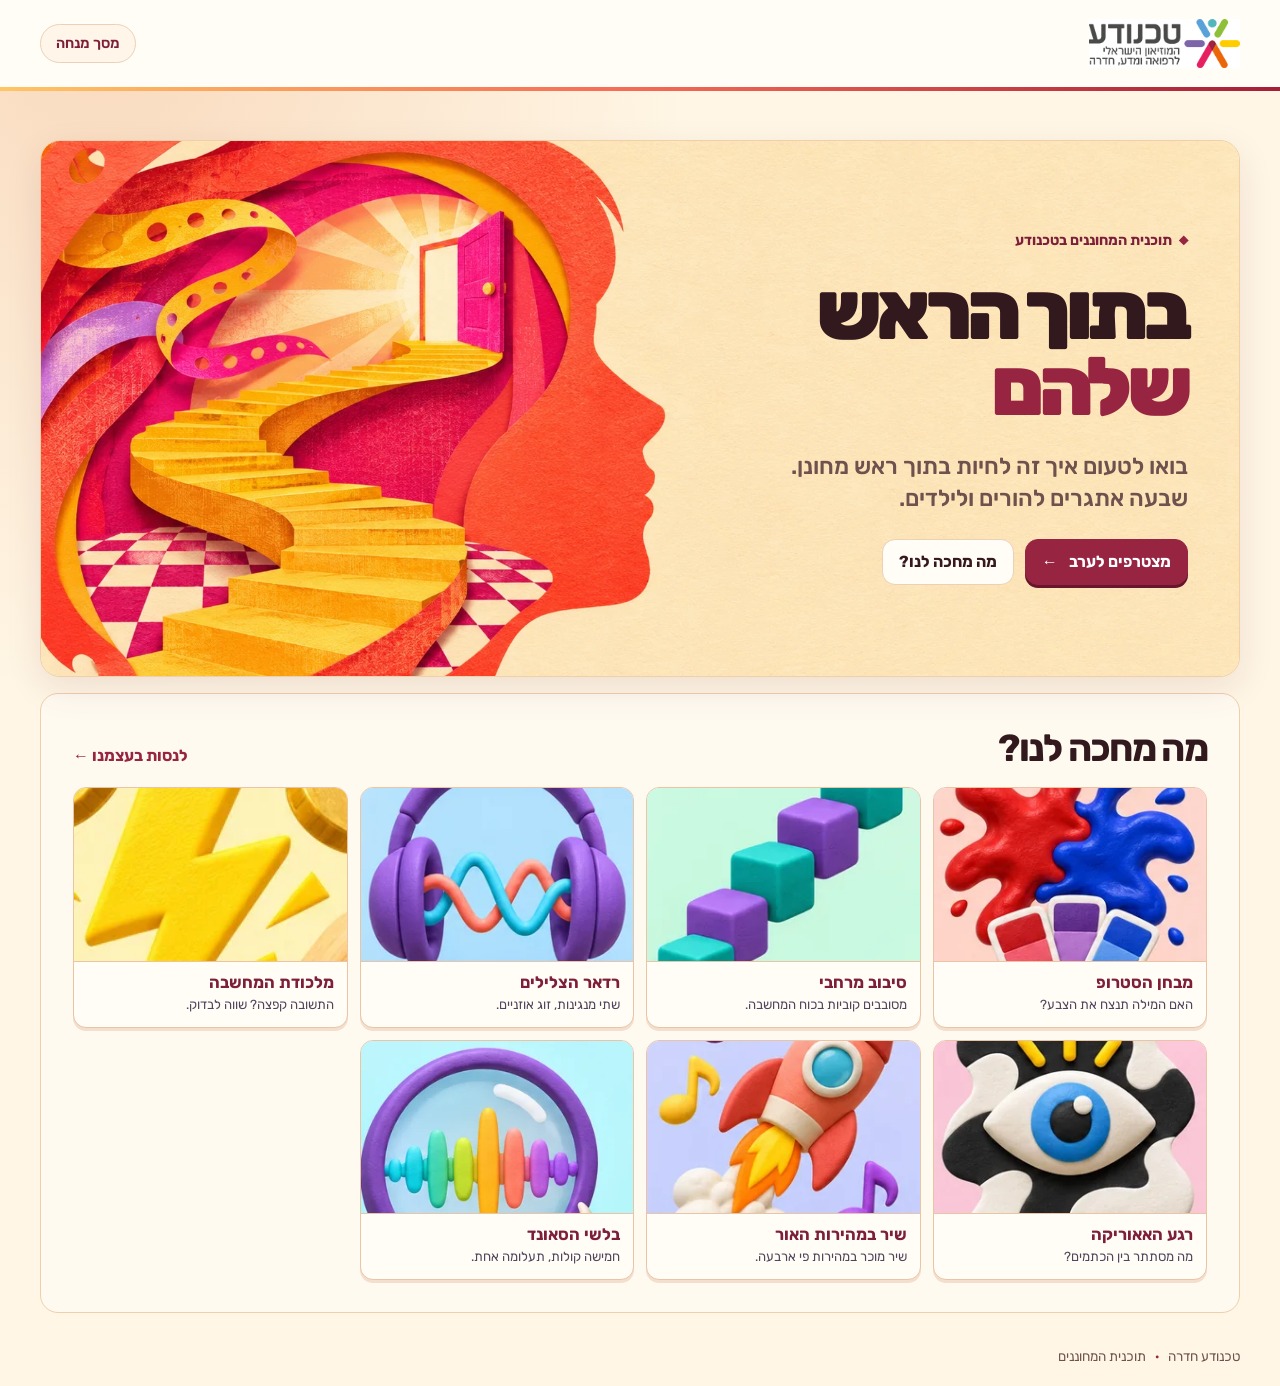
==== commit 83b0773d: "Publish the Technoda Brain Night Studio site on GitHub Pages" ====
--- a/index.html
+++ b/index.html
@@ -2,30 +2,32 @@
 <html lang="he" dir="rtl">
 <head>
 <meta charset="utf-8">
+<base href="./">
 <meta name="viewport" content="width=device-width,initial-scale=1">
-<meta name="theme-color" content="#fff5e4">
+<meta name="theme-color" content="#fff6e5">
 <meta name="description" content="ערב הורים וילדים בטכנודע. שבעה אתגרים בעקבות המוח, מהצבעים שקופצים לעיניים ועד לתעלומה שמתחבאת בצלילים.">
 <title>בתוך הראש שלהם | ערב הורים וילדים בטכנודע</title>
-<link rel="stylesheet" href="./style.css?v=9">
-<script defer src="./assets/qrcode.js"></script>
-<script type="module" src="./app.js?v=9"></script>
+<link rel="stylesheet" href="./style.css?v=13">
+<link rel="stylesheet" href="./result-art.css?v=1">
+<link rel="stylesheet" href="./exhibition.css?v=2">
+<script type="module" src="./app.js?v=19"></script>
 </head>
 <body>
 <header class="site-header">
   <div class="shell top">
     <a href="./" class="brand" aria-label="טכנודע, דף הבית"><img src="./assets/technoda.jpg" alt="טכנודע"></a>
-    <a class="header-link" id="mode-link" href="?view=host">מסך מנחה <span aria-hidden="true">↗</span></a>
+    <a class="header-link" id="mode-link" href="./host/">מסך מנחה</a>
   </div>
 </header>
 <main id="app" class="shell" tabindex="-1">
   <section class="hero">
     <div class="hero-copy">
       <p class="eyebrow"><span></span> תוכנית המחוננים בטכנודע</p>
-      <h1>בתוך הראש <em>שלהם</em></h1>
-      <p class="hero-description"><strong>ברוכים הבאים לערב הורים וילדים</strong><br>שבעה אתגרים שיגרמו למוח לעבוד שעות נוספות. מזל שבאתם בזוג!</p>
-      <div class="actions"><a class="primary" href="?view=play">מצטרפים לערב <span aria-hidden="true">←</span></a><a class="secondary" href="#challenges">מה מחכה לנו?</a></div>
+      <h1>בתוך הראש <br><em>שלהם</em></h1>
+      <p class="hero-description">בואו לטעום איך זה לחיות בתוך ראש מחונן. שבעה אתגרים להורים ולילדים.</p>
+      <div class="actions"><a class="primary" href="./join/">מצטרפים לערב <span aria-hidden="true">←</span></a><a class="secondary" href="#challenges">מה מחכה לנו?</a></div>
     </div>
-    <div class="hero-picture"><img src="./assets/brain-night-poster.webp" alt="איור נייר צבעוני של מסלולים בתוך ראש"></div>
+    <div class="hero-picture"><img src="./assets/opening-ideas.webp" alt="" fetchpriority="high"></div>
   </section>
   <section id="challenges" class="challenges" aria-labelledby="challenges-title">
     <div class="section-heading"><h2 id="challenges-title">מה מחכה לנו?</h2><a href="?view=demo">לנסות בעצמנו <span aria-hidden="true">←</span></a></div>
--- a/style.css
+++ b/style.css
@@ -126,100 +126,6 @@
 .solo .science-card { grid-template-columns: minmax(0, 1fr); margin-top: 16px; }
 .solo .science-art { max-height: 180px; }
 
-.candy-results {
-  margin-top:14px;
-  padding:clamp(13px,2.2vw,24px);
-  border-radius:22px;
-  background:#fff;
-  border:1px solid var(--station-glow);
-}
-.candy-results h2 { color:var(--station-color); font-size:clamp(1.25rem,2.25vw,1.8rem); margin-bottom:16px; }
-.candy-chart {
-  --jar-height:clamp(106px,18vh,182px);
-  display:grid;
-  grid-template-columns:repeat(var(--columns),minmax(0,1fr));
-  gap:clamp(7px,1.55vw,16px);
-  list-style:none;
-  margin:0;
-  padding:0;
-}
-.candy-column { --candy:#b781f4; --candy-light:#f0ccff; --candy-dark:#6936a6; --candy-text:#602f9d; --candy-paper:#f7edff; display:grid; grid-template-rows:auto 1fr; gap:9px; min-width:0; }
-.candy-column:nth-child(2) { --candy:#ff815c; --candy-light:#ffd586; --candy-dark:#ba3f34; --candy-text:#9e422d; --candy-paper:#fff2e7; }
-.candy-column:nth-child(3) { --candy:#42d8b5; --candy-light:#d2ff83; --candy-dark:#168d73; --candy-text:#12644f; --candy-paper:#e6fbf1; }
-.candy-column:nth-child(4) { --candy:#ed78ac; --candy-light:#ffd0de; --candy-dark:#ad3972; --candy-text:#8d3566; --candy-paper:#fff0f7; }
-.candy-jar {
-  position:relative;
-  width:100%;
-  max-width:184px;
-  height:var(--jar-height);
-  margin-inline:auto;
-  overflow:hidden;
-  border:2px solid #b9aec9;
-  border-radius:13px 13px 26px 26px;
-  background:repeating-linear-gradient(to top,#dcd5e54f 0 1px,transparent 1px 25%),#f9f6fc;
-  isolation:isolate;
-}
-.candy-jar::after {
-  content:'';
-  position:absolute;
-  inset:0;
-  border-radius:inherit;
-  background:linear-gradient(90deg,#fff6,transparent 12% 86%,#30174c14);
-  pointer-events:none;
-}
-.candy-fill {
-  position:absolute;
-  inset:auto 0 0;
-  height:var(--share);
-  overflow:hidden;
-  background:linear-gradient(135deg,var(--candy-paper),var(--candy-light));
-}
-.pour .candy-fill { animation:fill-jar .85s cubic-bezier(.17,.75,.32,1) var(--stagger) both; }
-.candy-bed {
-  height:var(--jar-height);
-  position:absolute;
-  inset:auto 0 0;
-  display:grid;
-  grid-template:repeat(6,minmax(0,1fr))/repeat(4,minmax(0,1fr));
-  align-items:center;
-  justify-items:center;
-  padding:3px;
-}
-.candy-bed i {
-  display:block;
-  width:76%;
-  height:74%;
-  border-radius:42%;
-  transform:rotate(-17deg);
-  background:linear-gradient(145deg,var(--candy-light),var(--candy) 65%);
-  box-shadow:inset -2px -3px 0 #27213433, inset 2px 2px 0 #fff8, 1px 2px 1px #35214935;
-}
-.candy-bed i:nth-child(3n+1) {
-  border-radius:11px;
-  background:repeating-linear-gradient(120deg,var(--candy) 0 5px,var(--candy-light) 5px 8px);
-  transform:rotate(18deg) scale(.88);
-}
-.candy-bed i:nth-child(3n+2) {
-  border-radius:50%;
-  background:radial-gradient(circle at 30% 30%,#fff9,transparent 34%),var(--candy);
-  transform:rotate(37deg) scale(.8);
-}
-.candy-label {
-  display:grid;
-  justify-items:center;
-  align-content:start;
-  gap:4px;
-  padding:8px 6px;
-  text-align:center;
-  background:var(--candy-paper);
-  border-radius:12px;
-}
-.candy-label .letter { font-weight:800; color:var(--candy-text); }
-.candy-label strong { font-size:clamp(.73rem,1.44vw,1.17rem); line-height:1.25; }
-.candy-percent { color:var(--candy-text); font-size:clamp(1.1rem,2.4vw,1.8rem); font-weight:800; line-height:1.1; }
-.candy-label small { color:#51465f; }
-@keyframes fill-jar { from { height:0; } to { height:var(--share); } }
-
 @media(max-width:850px) {
   .stage-intro { grid-template-columns:minmax(0,1fr) minmax(125px,.57fr); }
   .intro-art { display:none; }
@@ -230,11 +136,6 @@
   .stage-intro { gap:14px; }
   .stage-intro .qr { width:min(100%,220px); justify-self:center; }
   .science-art { max-height:180px; }
-  .candy-chart { grid-template-columns:repeat(2,minmax(0,1fr)); }
-  .candy-jar { max-width:120px; }
-}
-@media(prefers-reduced-motion:reduce) {
-  .pour .candy-fill { animation:none; }
 }
 
 .mini-nav .completed-round {
@@ -244,156 +145,894 @@
   color: #136b58;
 }
 
-/* Warm paper and wine tones for Brain Night. */
-:root {
-  --paper: #fff5e4;
-  --ink: #30191e;
-  --muted: #66504a;
-  --accent: #922843;
-  --purple: #f7e1df;
-  --line: #e3cbb3;
-  --paper-panel: #fff9ed;
-  --wine: #421d29;
-  --amber: #f7ce77;
-}
-body {
-  background: radial-gradient(ellipse at 9% 0, #f3d0b6, transparent 44%),
-    radial-gradient(ellipse at 88% 94%, #f7e6c6, transparent 54%), var(--paper);
-}
-a:focus-visible, button:focus-visible, input:focus-visible { outline-color: #a24432; }
-.site-header { background: var(--paper-panel); border-image: linear-gradient(90deg,#b9433e,#e9a656,#a52e4c) 1; }
-.primary { background: var(--accent); box-shadow: 0 3px 0 #62192e; }
-.primary:hover { background: #7a1d36; }
-.primary:active { box-shadow: 0 1px 0 #62192e; }
-.secondary, .quiet { background: #fffaf2; }
-.hero-picture { background: #ffefd1; border-color: #fee1b4; box-shadow: 0 12px 30px #68321d18; }
-.hero-picture img { object-fit: contain; mix-blend-mode: multiply; }
-.hero h1 em { color: var(--accent); text-decoration-color: #f4b47f; }
-.eyebrow span { background: #bb554b; box-shadow: 0 0 0 4px #f9e1ca; }
-.section-heading h2, .opening-challenges h2 { color: var(--accent); }
-.station-card { background: #fffaf0; }
-.station-card strong { color: var(--wine); }
-.station-card small { color: var(--muted); }
-.room-panel, .room-panel:is(.lilac,.peach,.mint,.sky,.lemon,.pink,.periwinkle,.aqua) {
-  background: linear-gradient(145deg, #fbe8cc, var(--paper-panel) 170px);
-  border-color: var(--line);
-  border-block-start-color: var(--accent);
-}
-.choice:not(:disabled):hover, .choice.selected { border-color: #b56d75; }
-.round-progress i.done { background: #cf8980; }
-
-.host-page .site-header, .host-page .footer { display: none; }
-.host-page #app { max-width: 1720px; padding-inline: clamp(8px, 1.2vw, 22px); }
-.host-page .room-wrap { margin-block: 10px; }
-.host-page .stage {
-  --station-color: var(--accent);
-  --station-glow: var(--line);
-  --station-tint: #fae6ce;
-  border: 1px solid var(--line);
-  background: var(--paper-panel);
-  border-radius: 20px;
-  min-height: min(65vh, 580px);
-  padding: clamp(14px, 2.25vw, 34px);
-  box-shadow: 0 5px 21px #71382711;
-}
-.host-page.screen-only .stage { display: block; min-height: calc(100dvh - 117px); }
-.host-page .opening-stage { padding: 0; overflow: hidden; }
-.host-page .stage-intro {
-  grid-template-columns: minmax(0,1.22fr) minmax(0,1fr) minmax(220px,.86fr);
-  align-items: stretch;
-  gap: 0;
-  min-height: clamp(390px, 55vh, 615px);
-  background: #ffefd2;
-  border-block-end: 4px solid #c44c49;
-}
-.opening-copy { align-self: center; padding: clamp(16px,4vw,68px); padding-inline-end: 0; z-index: 1; }
-.opening-copy .phase-label { font-size: clamp(.78rem,1.18vw,1.05rem); color: var(--accent); }
-.opening-copy h1 { font-size: clamp(3rem,6.5vw,7rem); line-height: .99; font-weight: 880; margin-block: 21px 15px; }
-.opening-copy h1 em { display: block; }
-.opening-copy .opening-welcome { font-size: clamp(1rem,1.75vw,1.6rem); color: var(--wine); font-weight: 700; }
-.opening-art { width: 100%; height: 100%; max-height: 615px; object-fit: cover; object-position: 54% center; mix-blend-mode: multiply; align-self: center; }
-.host-page .opening-join {
+.stage.stage-opening {
+  --opening-paper: #fff2d7;
+  --opening-red: #a41f37;
+  --opening-ink: #2e141c;
+  border: 0;
+  border-radius: 12px;
+  overflow: hidden;
+  padding: 0;
+  color: var(--opening-ink);
+  background: var(--opening-paper);
+  box-shadow: 0 17px 48px #58172422;
+}
+.opening-layout {
   width: 100%;
-  max-width: none;
+}
+.opening-poster {
+  position: relative;
+  isolation: isolate;
+  display: grid;
+  align-items: center;
+  grid-template-columns: minmax(0, 52fr) minmax(0, 48fr);
+  min-height: clamp(360px, 36vw, 635px);
+}
+.opening-visual {
+  position: absolute;
+  z-index: -1;
+  inset: 0;
+}
+.opening-art {
+  width: 100%;
+  height: 100%;
+  object-fit: cover;
+  object-position: left center;
+}
+.opening-visual::after {
+  position: absolute;
+  inset: 0;
+  content: '';
+  background: linear-gradient(to left, #fff2d744, #fff2d717 32%, transparent 52%);
+}
+.opening-copy {
+  grid-column: 1;
+  padding: clamp(23px, 3.3vw, 64px) clamp(21px, 4.6vw, 82px) clamp(32px, 4vw, 68px) 0;
+}
+.opening-copy .opening-kicker {
+  display: flex;
+  align-items: center;
+  flex-wrap: wrap;
+  gap: .45em .75em;
+  width: fit-content;
+  border-block-end: 1px solid #8c3b39;
+  padding-block-end: .43em;
+  color: #752238;
+  font-size: clamp(.72rem, 1.28vw, 1.2rem);
+  font-weight: 750;
+  line-height: 1.25;
+}
+.opening-kicker > span {
+  flex: none;
+  width: .41em;
+  aspect-ratio: 1;
+  rotate: 45deg;
+  background: #b62947;
+}
+.stage-opening .opening-copy h1 {
+  margin-block-start: clamp(17px, 2.6vw, 45px);
+  font-size: clamp(2.65rem, 7.45vw, 8.85rem);
+  font-weight: 900;
+  line-height: .9;
+  letter-spacing: -.07em;
+}
+.stage-opening .opening-copy h1 em {
+  display: inline-block;
+  margin-block-start: .085em;
+  color: var(--opening-red);
+}
+.stage-opening .opening-subtitle {
+  margin-top: clamp(15px, 2vw, 36px);
+  max-inline-size: 24ch;
+  font-size: clamp(1.09rem, 2.28vw, 2.35rem);
+  font-weight: 700;
+  line-height: 1.24;
+  text-wrap: balance;
+}
+.opening-footer {
+  display: grid;
+  grid-template-columns: minmax(0, 1fr) auto;
+  gap: clamp(14px, 3vw, 46px);
+  align-items: center;
+  padding: clamp(13px, 1.45vw, 24px) clamp(21px, 4.6vw, 82px);
+  border-block-start: 6px solid #f45858;
+  background: var(--opening-ink);
+  color: #fff7e6;
+}
+.opening-poll-label {
+  display: inline-block;
+  padding: .32em .69em;
+  background: #ffc55a;
+  color: var(--opening-ink);
+  font-size: clamp(.77rem, 1.12vw, 1.13rem);
+  font-weight: 850;
+  line-height: 1.15;
+}
+.stage-opening .opening-poll p {
+  max-inline-size: 35ch;
+  margin-top: .39em;
+  font-size: clamp(1rem, 1.79vw, 1.97rem);
+  font-weight: 550;
+  line-height: 1.27;
+}
+.opening-join {
+  display: flex;
+  align-items: center;
+  gap: clamp(9px, 1.35vw, 24px);
+}
+.opening-qr {
+  display: grid;
+  place-items: center;
+  width: clamp(115px, min(12vw, 20svh), 188px);
+  aspect-ratio: 1;
+  flex: none;
+  background: white;
+  color: var(--opening-ink);
+}
+.opening-qr img {
+  width: 100%;
+  height: auto;
+  image-rendering: pixelated;
+}
+.opening-qr > span {
+  padding: 9px;
+  text-align: center;
+  font-size: .86rem;
+}
+.opening-instructions h2 {
+  font-size: clamp(.99rem, 1.58vw, 1.65rem);
+  line-height: 1.12;
+}
+.opening-instructions p {
+  margin-block-start: 6px;
+  color: #ffe8c9;
+  font-size: clamp(.7rem, .96vw, 1rem);
+  line-height: 1.25;
+}
+.opening-code {
+  display: block;
+  color: #ffca69;
+  font-size: clamp(.89rem, 1.36vw, 1.5rem);
+  font-weight: 800;
+  letter-spacing: .08em;
+  font-variant-numeric: tabular-nums;
+}
+.opening-count {
+  display: block;
+  margin-top: 4px;
+  color: #f6d7c4;
+  font-size: clamp(.66rem, .87vw, .94rem);
+}
+
+@media (min-width: 851px) {
+  .screen-only .shell:has(.stage-opening) {
+    max-width: none;
+    padding-inline: 12px;
+  }
+  .screen-only .room-wrap:has(.stage-opening) {
+    margin-top: 12px;
+  }
+  .screen-only .stage.stage-opening {
+    min-height: 0;
+  }
+  .screen-only .opening-poster {
+    min-height: min(58svh, 45vw);
+  }
+  .screen-only .stage-opening .opening-copy h1 {
+    font-size: clamp(2.65rem, min(8.15vw, 14svh), 9.45rem);
+  }
+}
+
+@media (max-width: 700px) {
+  .opening-poster {
+    grid-template-columns: 1fr;
+  }
+  .opening-copy {
+    padding: 25px clamp(16px, 5vw, 32px) 16px;
+  }
+  .stage-opening .opening-copy h1 {
+    font-size: clamp(2.65rem, 13.5vw, 5.6rem);
+  }
+  .opening-visual {
+    position: relative;
+    height: clamp(215px, 66vw, 350px);
+    grid-row: 2;
+  }
+  .opening-art {
+    object-position: 14% center;
+  }
+  .opening-footer {
+    grid-template-columns: 1fr;
+    padding-inline: clamp(16px, 5vw, 32px);
+  }
+  .opening-join {
+    justify-content: space-between;
+    padding-block-start: 12px;
+    border-block-start: 1px solid #eacbaf66;
+  }
+  .opening-qr {
+    width: clamp(106px, 30vw, 149px);
+  }
+}
+
+/* Keep the host controls and page frame in the opening palette. */
+body:has(.stage-opening) {
+  background: #fff9ed;
+}
+body:has(.stage-opening) .site-header {
+  border-image: linear-gradient(90deg, #ffc55a, #f45858, #a41f37) 1;
+}
+.stage-opening + .host-control {
+  border-color: #ead6c9;
+  background: #fffdf7;
+}
+.stage-opening + .host-control .primary {
+  background: #a41f37;
+  box-shadow: 0 4px 0 #6d1729;
+}
+.stage-opening + .host-control .primary:hover {
+  background: #88182e;
+}
+.stage-opening + .host-control .mini-nav button[aria-current] {
+  background: #ffe3ce;
+  border-color: #d79078;
+}
+
+.opening-challenges {
+  padding: clamp(16px, 2.3vw, 34px) clamp(21px, 4.6vw, 82px) clamp(21px, 2.8vw, 41px);
+  background: #fff2d7;
+}
+.opening-challenges h2 {
+  margin-block-end: .58em;
+  color: #8a263a;
+  font-size: clamp(1.5rem, 2.76vw, 2.7rem);
+  font-weight: 850;
+  letter-spacing: -.04em;
+  line-height: 1.1;
+}
+.opening-challenges .station-list {
+  grid-template-columns: repeat(7, minmax(0, 1fr));
+  gap: clamp(7px, 1vw, 15px);
+}
+.opening-challenges .station-card {
+  --card-ink: #762336;
+  --card-border: #d77c74;
+  --card-base: #fffaf1;
+  border: 1px solid var(--card-border);
+  border-radius: 9px;
+  background: var(--card-base);
+  box-shadow: 0 3px 0 color-mix(in srgb, var(--card-border) 45%, transparent);
+}
+.opening-challenges .station-card:nth-child(3n + 2) {
+  --card-ink: #753d15;
+  --card-border: #dd9c56;
+}
+.opening-challenges .station-card:nth-child(3n) {
+  --card-ink: #872947;
+  --card-border: #d388a1;
+}
+.opening-challenges .station-card:is(:hover, :focus-visible) {
+  background: #fff;
+  outline-color: var(--card-ink);
+  box-shadow: 0 5px 0 color-mix(in srgb, var(--card-border) 60%, transparent);
+}
+.opening-challenges .station-card-art {
+  aspect-ratio: 1.65;
+  background: #f8d8b8;
+  border-block-end: 1px solid var(--card-border);
+}
+.opening-challenges .station-card-copy {
+  gap: .24em;
+  padding: 7px 8px 9px;
+}
+.opening-challenges .station-card strong {
+  color: var(--card-ink);
+  font-size: clamp(.82rem, 1.36vw, 1.22rem);
+  line-height: 1.15;
+}
+.opening-challenges .station-card small {
+  color: #503936;
+  font-size: clamp(.71rem, 1vw, .96rem);
+  line-height: 1.3;
+}
+@media (max-width: 1100px) {
+  .opening-challenges .station-list {
+    grid-template-columns: repeat(4, minmax(0, 1fr));
+  }
+}
+@media (max-width: 700px) {
+  .opening-challenges {
+    padding-inline: clamp(16px, 5vw, 32px);
+  }
+  .opening-challenges .station-list {
+    grid-template-columns: repeat(2, minmax(0, 1fr));
+    gap: 10px;
+  }
+}
+@media (min-width: 1101px) {
+  .screen-only .opening-poster {
+    min-height: min(48svh, 40vw);
+  }
+  .screen-only .opening-copy {
+    padding-block: clamp(18px, 2.8svh, 45px);
+  }
+  .screen-only .stage-opening .opening-copy h1 {
+    font-size: clamp(2.65rem, min(7.1vw, 11.6svh), 8.5rem);
+  }
+  .screen-only .opening-qr {
+    width: clamp(108px, min(11vw, 17svh), 170px);
+  }
+  .screen-only .opening-challenges {
+    padding-block: clamp(12px, 1.8svh, 24px);
+  }
+  .screen-only .opening-challenges .station-card-art {
+    height: clamp(55px, 10svh, 105px);
+  }
+}
+
+/* The presenter keeps the stage and controls in one desktop viewport. */
+@media (min-width: 900px) and (min-height: 560px) and (orientation: landscape) {
+  body[data-view="host"] > :is(.site-header, .footer) {
+    display: none;
+  }
+  body[data-view="host"] #app.shell {
+    width: 100%;
+    max-width: none;
+    padding: 9px 12px;
+  }
+  body[data-view="host"] .room-wrap {
+    display: grid;
+    grid-template-rows: minmax(0, 1fr) auto;
+    gap: 8px;
+    height: calc(100dvh - 18px);
+    margin: 0;
+  }
+  body[data-view="host"] .stage {
+    min-height: 0;
+    padding: clamp(15px, 2vw, 32px);
+    overflow: auto;
+  }
+  body[data-view="host"] .stage:not(.stage-opening) {
+    display: block;
+    scrollbar-gutter: stable;
+  }
+  body[data-view="host"] .host-control {
+    position: static;
+    grid-template-columns: minmax(0, 1fr) auto;
+    align-items: center;
+    gap: 5px 12px;
+    padding: 7px 10px;
+    margin: 0;
+    border-radius: 12px;
+  }
+  body[data-view="host"] .control-row {
+    grid-column: 1 / -1;
+  }
+  body[data-view="host"] .control-row button {
+    min-height: 35px;
+    padding: 6px 10px;
+  }
+  body[data-view="host"] .mini-nav button {
+    min-height: 29px;
+  }
+  body[data-view="host"] .host-control .status {
+    font-size: .82rem;
+  }
+  body[data-view="host"] .stage-opening {
+    display: grid;
+    grid-template-rows: minmax(0, 1fr);
+    padding: 0;
+  }
+  body[data-view="host"] .opening-layout {
+    display: grid;
+    min-height: 0;
+    grid-template:
+      "poster join" minmax(0, 1fr)
+      "stations stations" auto
+      / minmax(0, 1fr) clamp(224px, 24vw, 390px);
+  }
+  body[data-view="host"] .opening-poster {
+    grid-area: poster;
+    min-height: 0;
+    overflow: hidden;
+  }
+  body[data-view="host"] .opening-copy {
+    position: relative;
+    padding: 16px clamp(19px, 3.15vw, 68px) 19px 0;
+  }
+  body[data-view="host"] .opening-copy h1 {
+    margin-block-start: clamp(12px, 2.05dvh, 32px);
+    font-size: clamp(2.85rem, min(6.4vw, 11.8dvh), 8.6rem);
+  }
+  body[data-view="host"] .opening-subtitle {
+    margin-block-start: clamp(11px, 1.85dvh, 25px);
+    font-size: clamp(1.15rem, min(2.2vw, 4.2dvh), 2.4rem);
+  }
+  body[data-view="host"] .opening-footer {
+    grid-area: join;
+    grid-template:
+      "join" auto
+      "poll" auto
+      / 1fr;
+    place-content: center stretch;
+    justify-items: center;
+    gap: clamp(10px, 2.15dvh, 24px);
+    padding: clamp(10px, 2dvh, 30px) clamp(12px, 1.7vw, 26px);
+    border-block-start: 0;
+    border-inline-start: 5px solid #f45858;
+    text-align: center;
+  }
+  body[data-view="host"] .opening-join {
+    grid-area: join;
+    display: grid;
+    justify-items: center;
+    gap: 7px;
+  }
+  body[data-view="host"] .opening-qr {
+    grid-row: 1;
+    width: clamp(105px, min(14vw, 23dvh), 212px);
+  }
+  body[data-view="host"] .opening-instructions h2 {
+    font-size: clamp(1.12rem, 1.7vw, 1.75rem);
+  }
+  body[data-view="host"] .opening-instructions p {
+    margin-block-start: 4px;
+  }
+  body[data-view="host"] .opening-code {
+    margin-inline-start: .28em;
+    display: inline-block;
+  }
+  body[data-view="host"] .opening-count {
+    margin-block-start: 2px;
+  }
+  body[data-view="host"] .opening-poll {
+    grid-area: poll;
+  }
+  body[data-view="host"] .opening-poll p {
+    font-size: clamp(1.02rem, min(1.66vw, 3.15dvh), 1.8rem);
+  }
+  body[data-view="host"] .opening-challenges {
+    grid-area: stations;
+    padding: clamp(8px, 1.4dvh, 17px) clamp(12px, 2.2vw, 48px) clamp(10px, 1.65dvh, 20px);
+    border-block-start: 4px solid #f45858;
+  }
+  body[data-view="host"] .opening-challenges h2 {
+    margin-block-end: .32em;
+    font-size: clamp(1.32rem, min(2.5vw, 3.9dvh), 2.6rem);
+  }
+  body[data-view="host"] .opening-challenges .station-list {
+    grid-template-columns: repeat(7, minmax(0, 1fr));
+    gap: clamp(6px, 1vw, 16px);
+  }
+  body[data-view="host"] .opening-challenges .station-card {
+    min-width: 0;
+    grid-template-rows: auto 1fr;
+  }
+  body[data-view="host"] .opening-challenges .station-card-art {
+    width: 100%;
+    height: clamp(36px, 8.9dvh, 100px);
+    aspect-ratio: auto;
+  }
+  body[data-view="host"] .opening-challenges .station-card-copy {
+    padding: 5px 7px 7px;
+  }
+  body[data-view="host"] .opening-challenges .station-card strong {
+    font-size: clamp(.8rem, 1.37vw, 1.32rem);
+  }
+  body[data-view="host"] .opening-challenges .station-card small {
+    font-size: clamp(.71rem, 1.04vw, .97rem);
+  }
+
+  body[data-view="host"] .stage-heading {
+    margin-bottom: clamp(6px, 1dvh, 12px);
+  }
+  body[data-view="host"] .stage-heading h1 {
+    font-size: clamp(2rem, min(4.55vw, 7dvh), 4.6rem);
+  }
+  body[data-view="host"] .stage-art {
+    width: clamp(65px, 11vw, 142px);
+    max-height: 12dvh;
+  }
+  body[data-view="host"] .stage.stage-reveal:has(.reveal-answer) {
+    display: grid;
+    grid-template: "heading heading" auto "answer chart" auto / minmax(0, .88fr) minmax(0, 1.12fr);
+    align-content: start;
+    align-items: center;
+    gap: clamp(10px, 2dvh, 24px);
+  }
+  body[data-view="host"] .stage-reveal:has(.reveal-answer) .stage-heading {
+    grid-area: heading;
+  }
+  body[data-view="host"] .reveal-answer {
+    grid-area: answer;
+  }
+  body[data-view="host"] .stage-reveal:has(.reveal-answer) [data-results] {
+    grid-area: chart;
+  }
+  body[data-view="host"] .reveal-answer .result {
+    line-height: 1.25;
+    font-size: clamp(1.5rem, min(3.2vw, 5.6dvh), 3.4rem);
+  }
+  body[data-view="host"] .reveal-answer .mystery {
+    width: min(245px, 35dvh);
+  }
+  body[data-view="host"] .science-media :is(video, img) {
+    max-height: 48dvh;
+    object-fit: contain;
+  }
+  body[data-view="host"] .science-copy {
+    padding: clamp(13px, 2.1dvh, 27px);
+  }
+}
+@media (min-width: 900px) and (min-height: 560px) and (max-height: 720px) and (orientation: landscape) {
+  body[data-view="host"] .stage:not(.stage-opening) {
+    padding: 13px 16px;
+  }
+  body[data-view="host"] .stage-science .stage-heading h1 {
+    font-size: clamp(1.8rem, 5.8dvh, 3.7rem);
+  }
+  body[data-view="host"] .science-card {
+    grid-template-columns: minmax(0, 1.15fr) minmax(0, 1fr);
+    padding: 10px;
+  }
+  body[data-view="host"] .science-copy h2 {
+    margin-block: 5px 7px;
+    font-size: clamp(1.4rem, 4dvh, 2.4rem);
+  }
+  body[data-view="host"] .science-copy h2 + p {
+    font-size: clamp(1rem, 2.75dvh, 1.2rem);
+    line-height: 1.34;
+  }
+  body[data-view="host"] .science-source {
+    gap: 4px;
+    margin-block-start: 9px;
+    padding-block-start: 8px;
+  }
+  body[data-view="host"] .science-article {
+    font-size: .9rem;
+    line-height: 1.22;
+  }
+  body[data-view="host"] .science-source a {
+    min-height: 35px;
+    margin-block-start: 2px;
+  }
+}
+
+/* The QR route keeps the question and touch targets at the top of the phone. */
+body[data-view="play"] {
+  background: #fff4de;
+}
+body[data-view="play"] .site-header {
+  border-image: linear-gradient(90deg,#ffc55a,#f45858,#a41f37) 1;
+}
+body[data-view="play"] .room-panel {
+  border-color: #ead6c9;
+  border-block-start: 5px solid #a41f37;
+  background: #fffdf8;
+}
+body[data-view="play"] :is(.room-icon, .choice .letter) {
+  background: #ffe3ce;
+  color: #78273b;
+}
+body[data-view="play"] .phase-label {
+  color: #8a263a;
+}
+body[data-view="play"] .choice {
+  min-height: 62px;
+  padding: 11px 12px;
+  border-color: #e9d3c7;
+  font-size: 1.05rem;
+  line-height: 1.35;
+}
+body[data-view="play"] .choice:is(:not(:disabled):hover, .selected) {
+  background: #ffe9da;
+  border-color: #b54a54;
+}
+body[data-view="play"] .choice.selected:disabled {
+  opacity: 1;
+}
+body[data-view="play"] .primary {
+  background: #a41f37;
+  box-shadow: 0 4px 0 #6d1729;
+}
+body[data-view="play"] .round-progress i.now {
+  background: #a41f37;
+}
+body[data-view="play"] .round-progress i.done {
+  background: #df987d;
+}
+@media (max-width: 600px) {
+  body[data-view="play"] .shell {
+    padding-inline: 12px;
+  }
+  body[data-view="play"] .site-header {
+    padding-block: 8px;
+  }
+  body[data-view="play"] .brand img {
+    width: 102px;
+  }
+  body[data-view="play"] .header-link {
+    padding: 6px 9px;
+  }
+  body[data-view="play"] .room-wrap {
+    margin-block-start: 10px;
+  }
+  body[data-view="play"] .room-panel {
+    padding: 15px 13px;
+    border-radius: 15px;
+  }
+  body[data-view="play"] .room-icon {
+    display: none;
+  }
+  body[data-view="play"] .round-progress {
+    margin-block-end: 12px;
+  }
+  body[data-view="play"] .room-panel h1 {
+    font-size: clamp(1.62rem, 7vw, 2.5rem);
+  }
+  body[data-view="play"] .room-panel .question {
+    margin-block-start: 8px;
+    font-size: clamp(1.14rem, 5vw, 1.4rem);
+    line-height: 1.29;
+  }
+  body[data-view="play"] .options {
+    gap: 7px;
+    margin-block-start: 12px;
+  }
+  body[data-view="play"] .confirmation {
+    margin-block-start: 11px;
+    padding: 10px 11px;
+  }
+  body[data-view="play"] .status {
+    margin-block-start: 10px;
+  }
+  body[data-view="play"] .footer {
+    padding-block: 13px;
+  }
+}
+
+@media (min-width: 900px) and (min-height: 560px) and (max-height: 610px) and (orientation: landscape) {
+  body[data-view="host"] .opening-footer {
+    gap: 8px;
+    padding-block: 8px;
+  }
+  body[data-view="host"] .opening-qr {
+    width: min(13.5vw, 20.5dvh);
+  }
+  body[data-view="host"] .opening-poll p {
+    line-height: 1.2;
+  }
+}
+
+/* Vote shares use the same scale across the station artwork. */
+.stage.stage-reveal {
+  --result-ink: #35201d;
+  --result-accent: #941d42;
+  color: var(--result-ink);
+  border-color: #f2d7bd;
+  border-block-start-color: #de543f;
+  background: #fff7e9;
+  box-shadow: 0 10px 32px #6227200c;
+}
+.stage-reveal .phase-label, .stage-reveal .result {
+  color: var(--result-accent);
+}
+.vote-results {
+  --panel-line: #edcbb2;
+  --panel-shine: #fffdf6;
+  --panel-top: #fff9ed;
+  --panel-bottom: #ffeddc;
+  container-type: inline-size;
+  margin-block-start: clamp(7px, 1.2dvh, 15px);
+  padding: clamp(12px, 2.15dvh, 28px) clamp(12px, 2.4vw, 43px);
+  border: 1px solid var(--panel-line);
+  border-radius: clamp(15px, 2vw, 27px);
+  background:
+    radial-gradient(ellipse at 45% 12%, var(--panel-shine), transparent 65%),
+    linear-gradient(180deg, var(--panel-top), var(--panel-bottom));
+}
+.vote-results-heading {
+  display: flex;
+  justify-content: space-between;
+  align-items: baseline;
+  gap: 8px 10px;
+  flex-wrap: wrap;
+  padding-block-end: clamp(6px, 1.2dvh, 12px);
+  border-block-end: 1px solid var(--panel-line);
+}
+.vote-results-heading h2 {
+  color: var(--result-accent);
+  font-size: clamp(1.12rem, 4.1cqw, 2.5rem);
+  line-height: 1.05;
+  letter-spacing: -.04em;
+}
+.vote-total {
+  border-radius: 99px;
+  background: #f8e1cd;
+  color: #754737;
+  padding: .3em .65em;
+  font-size: clamp(.76rem, 2.25cqw, 1.05rem);
+  font-weight: 700;
+  white-space: nowrap;
+}
+.vote-empty, .vote-reaction {
+  color: #754737;
+  font-size: clamp(.83rem, 2.45cqw, 1rem);
+  margin-block-start: 7px;
+}
+.vote-chart {
+  --art-height: clamp(115px, 25dvh, 245px);
+  display: grid;
+  grid-template-columns: repeat(var(--columns), minmax(0,1fr));
+  gap: clamp(9px, 2.1cqw, 24px);
+  margin: clamp(12px, 2.05dvh, 26px) 0 0;
+  padding: 0;
+  list-style: none;
+}
+.vote-column {
+  --sweet: #f35063;
+  --sweet-highlight: #ffb17e;
+  --sweet-shadow: #a6213b;
+  --sweet-ink: #a22243;
   min-width: 0;
-  padding: clamp(15px,2vw,30px);
+  text-align: center;
+}
+.vote-column:nth-child(2) {
+  --sweet: #ee9d18;
+  --sweet-highlight: #ffe487;
+  --sweet-shadow: #a95412;
+  --sweet-ink: #87500c;
+}
+.vote-column:nth-child(3) {
+  --sweet: #268b73;
+  --sweet-highlight: #aeeb9c;
+  --sweet-shadow: #165242;
+  --sweet-ink: #196652;
+}
+.vote-column:nth-child(4) {
+  --sweet: #d2568b;
+  --sweet-highlight: #ffc2cc;
+  --sweet-shadow: #8e275f;
+  --sweet-ink: #92305d;
+}
+.candy-jar {
+  height: var(--art-height);
+  width: min(100%, 235px);
+  margin-inline: auto;
+  position: relative;
+  isolation: isolate;
+}
+.candy-glass {
+  position: absolute;
+  inset: 5px 4px 0;
+  overflow: hidden;
+  border-radius: 13% 13% 22% 22% / 12% 12% 17% 17%;
+  border: 1px solid #aa80746e;
+  background:
+    repeating-linear-gradient(to top, transparent 0 calc(25% - 1px), #8d69542e calc(25% - 1px) 25%),
+    linear-gradient(90deg,#c78a692b 0%,#fffaf28c 12%,#fff9f549 45%,#fffdf8ad 81%,#c1826e32 100%);
+  box-shadow: 0 6px 13px #7a34221a, inset 0 -4px 5px #a36e6440;
+}
+.candy-glass::after {
+  content: '';
+  position: absolute;
+  inset: 0;
+  background:
+    linear-gradient(90deg,#95564726,transparent 8%,#fff9 12%,#fff3 16%,transparent 22% 82%,#fff8 89%,#a56b6b29),
+    linear-gradient(0deg,#fff9,transparent 10% 94%,#fff9);
+  pointer-events: none;
+}
+.candy-rim {
+  pointer-events: none;
+  position: absolute;
+  inset: 0 1px auto;
+  height: clamp(9px, 1.75dvh, 16px);
+  border: 1px solid #9d74668c;
+  border-radius: 50%;
+  background: radial-gradient(ellipse, #d5b3a0a0 0 36%, #fffdf2c9 52%, #b58c7d9e 83%, #fff);
+  box-shadow: inset 0 1px 1px #fff, 0 2px 4px #673e2c28;
+}
+.candy-bed {
+  position: absolute;
+  inset: 0;
+  display: grid;
+  grid-template: repeat(7,minmax(0,1fr)) / repeat(4,minmax(0,1fr));
+  padding: 4% 4% 2%;
+  align-items: center;
+  justify-items: center;
+  background: linear-gradient(0deg, color-mix(in srgb, var(--sweet) 25%, #ffece0), color-mix(in srgb, var(--sweet) 12%, #fff5e8));
+}
+.result-fill {
+  clip-path: inset(calc(100% - var(--share)) 0 0);
+  transition: clip-path .7s cubic-bezier(.2,.76,.28,1);
+}
+@starting-style {
+  .result-fill { clip-path: inset(100% 0 0); }
+}
+.candy-bed i {
+  display: block;
+  width: 90%;
+  height: 86%;
+  border-radius: 55% 46% 51% 47%;
+  rotate: -19deg;
+  background:
+    radial-gradient(ellipse at 32% 23%, #fffdfbcf 0%, #fff9 8%, transparent 30%),
+    linear-gradient(145deg, var(--sweet-highlight), var(--sweet) 52%, var(--sweet-shadow) 100%);
+  box-shadow: inset 0 -2px 2px #78264939, 1px 2px 2px #6f3f363b;
+}
+.candy-bed i:nth-child(3n + 2) {
+  border-radius: 50%;
+  width: 72%;
+  rotate: 24deg;
+  background:
+    radial-gradient(ellipse at 27% 23%, #fff9, transparent 26%),
+    repeating-linear-gradient(128deg, var(--sweet) 0 29%, var(--sweet-highlight) 29% 41%);
+}
+.candy-bed i:nth-child(3n) {
+  width: 83%;
+  height: 82%;
+  rotate: 20deg;
+  border-radius: 32% 39% 34% 41%;
+  background: radial-gradient(ellipse at 27% 18%, #fff9, transparent 25%),
+    linear-gradient(135deg, var(--sweet), var(--sweet-shadow));
+}
+.candy-bed i:nth-child(8n + 4), .candy-bed i:nth-child(8n + 7) {
+  translate: -7% 4%;
+  rotate: 47deg;
+}
+.vote-label {
+  display: grid;
+  justify-items: center;
+  gap: 4px;
+  margin-block-start: clamp(6px, 1.3dvh, 14px);
+}
+.vote-percent {
+  color: var(--sweet-ink);
+  font-size: clamp(1.5rem, 5.7cqw, 4.25rem);
+  font-weight: 850;
+  line-height: .98;
+  font-variant-numeric: tabular-nums;
+  letter-spacing: -.05em;
+}
+.vote-option {
   display: flex;
-  flex-direction: column;
+  align-items: baseline;
   justify-content: center;
-  align-items: center;
-  gap: 8px;
-  border: none;
-  border-inline-start: 2px solid #a84950;
-  border-radius: 0;
-  color: #fff7e9;
-  background: radial-gradient(ellipse at 95% 10%, #562b38, #2e171f 75%);
-}
-.opening-join h2 { font-size: clamp(1rem,1.65vw,1.45rem); }
-.opening-join img { width: clamp(122px,15vw,210px); height: auto; border-radius: 4px; }
-.opening-join .code { color: var(--amber); margin-top: 0; }
-.opening-join .count { color: var(--amber); background: #fff1d715; margin: 0; padding: 4px 10px; }
-.opening-join .warmup-label { color: #351c23; background: var(--amber); padding: 3px 10px; border-radius: 4px; font-weight: 800; margin-top: 8px; }
-.stage-intro .opening-join .stage-question { font-size: clamp(1rem,1.56vw,1.38rem); margin: 0; }
-.opening-challenges { padding: clamp(14px,1.7vw,24px); }
-.opening-challenges h2 { font-size: clamp(1.4rem,2.4vw,2.15rem); margin-bottom: 10px; }
-.opening-challenges .station-list { grid-template-columns: repeat(7,minmax(0,1fr)); gap: clamp(6px,1vw,14px); }
-.opening-challenges .station-card { border-radius: 10px; }
-.opening-challenges .station-card-art { aspect-ratio: 2.05; }
-.opening-challenges .station-card-copy { padding: 7px 8px 9px; }
-.opening-challenges .station-card strong { font-size: clamp(.84rem,1.22vw,1.13rem); }
-
-.host-page .stage-heading {
-  background: repeating-linear-gradient(164deg, transparent 0 14px, #f9c79513 15px 16px, transparent 17px 27px),
-    linear-gradient(100deg, #b44852, #542330 66%, #371b24);
-  color: #fff8eb;
-  border-radius: 14px;
-  min-height: 100px;
-  padding: clamp(13px,2vw,25px);
-  box-shadow: inset -5px 0 #e9b067;
-}
-.host-page .stage-heading .phase-label { color: #f4cd8a; }
-.host-page .stage-heading .stage-art { border-color: #fff7e9b0; }
-.host-page .stage > .stage-question { margin-block: 20px 8px; }
-.host-page .science-card { background: #fffdf6; }
-.host-page .science-copy { background: linear-gradient(150deg,#fbe6cc,#fff9ef); }
-.host-page .science-source a { background: var(--accent); }
-.host-page .host-control { background: #fffaf1; border-color: var(--line); border-radius: 14px; padding: 9px 12px; }
-.host-page .mini-nav button { background: #fffaf2; }
-.host-page .mini-nav button[aria-current] { background: #f5dccd; color: var(--wine); border-color: #d0816c; }
-
-.host-page .candy-results { background: linear-gradient(#fffdf5,#fbe9d6); }
-.results-heading { display: flex; align-items: center; justify-content: space-between; gap: 14px; margin-bottom: 18px; padding-bottom: 11px; border-bottom: 1px solid var(--line); }
-.results-heading h2 { margin: 0; }
-.results-heading > span { flex-shrink: 0; border-radius: 50px; padding: 5px 10px; background: #f7e3cb; color: #684235; font-weight: 700; }
-.host-page .candy-chart { --jar-height: clamp(104px,22vh,260px); }
-.host-page .candy-jar {
-  max-width: 240px;
-  border-radius: 21px 21px 34px 34px;
-  border: 1px solid #cba894;
-  background: repeating-linear-gradient(to top,#b3937d29 0 1px,transparent 1px 25%), #fffaf0;
-  box-shadow: inset 4px 0 11px #a6745b38, inset -4px 0 12px #94614e24, 0 4px 8px #81534714;
-}
-.host-page .candy-jar::after { background: linear-gradient(93deg,#fff9 3%,transparent 21% 78%,#fffaf372 96%); }
-.host-page .candy-column:nth-child(1) { --candy:#e45d70; --candy-light:#ffc3b2; --candy-dark:#a52c49; --candy-text:#962740; --candy-paper:#ffe9e4; }
-.host-page .candy-column:nth-child(2) { --candy:#e9a44d; --candy-light:#ffda8c; --candy-dark:#ab6b1c; --candy-text:#74471b; --candy-paper:#fff2cf; }
-.host-page .candy-column:nth-child(3) { --candy:#5cbb9b; --candy-light:#c1f1be; --candy-dark:#2b826a; --candy-text:#175c4c; --candy-paper:#e6f6e4; }
-.host-page .candy-column:nth-child(4) { --candy:#c65c8a; --candy-light:#f3a8c0; --candy-dark:#8b2856; --candy-text:#8b2856; --candy-paper:#fbe9f2; }
-.host-page .candy-label { background: transparent; gap: 6px; }
-.host-page .candy-percent { grid-row: 1; font-size: clamp(1.9rem,4.25vw,4.2rem); font-weight: 880; letter-spacing: -.045em; }
-.host-page .candy-label .letter { display: none; }
-.host-page .candy-label strong { font-size: clamp(.84rem,1.48vw,1.27rem); }
-
-@media (max-width: 950px) {
-  .host-page .stage-intro { grid-template-columns: minmax(0,1fr) minmax(0,.8fr) minmax(170px,.86fr); }
-  .opening-copy h1 { font-size: clamp(2.65rem,6.9vw,5rem); }
-  .opening-challenges .station-list { grid-template-columns: repeat(4,minmax(0,1fr)); }
-}
-@media (max-width: 610px) {
-  .host-page .stage-intro { grid-template-columns: repeat(2,minmax(0,1fr)); }
-  .opening-copy { padding: 17px 12px 17px 0; }
-  .opening-copy h1 { font-size: clamp(2.1rem,8.7vw,3.2rem); margin-block: 10px; }
-  .opening-art { aspect-ratio: 1; height: auto; }
-  .host-page .opening-join { grid-column: 1 / -1; border-inline-start: 0; }
-  .opening-challenges .station-list { grid-template-columns: repeat(2,minmax(0,1fr)); }
-  .host-page.screen-only .host-control { position: static; }
-}
+  flex-wrap: wrap;
+  gap: 3px 5px;
+}
+.vote-option .letter {
+  color: var(--sweet-ink);
+  font-size: clamp(.76rem, 2.5cqw, 1.16rem);
+  font-weight: 800;
+}
+.vote-option strong {
+  color: var(--result-ink);
+  font-size: clamp(.83rem, 2.8cqw, 1.35rem);
+  line-height: 1.22;
+}
+.vote-label small {
+  color: #6b5044;
+  font-size: clamp(.73rem, 2.05cqw, 1.02rem);
+  line-height: 1.25;
+}
+.stage-reveal:has(.reveal-answer) .vote-chart {
+  --art-height: clamp(82px, 19dvh, 180px);
+}
+@container (max-width: 550px) {
+  .vote-option {
+    flex-direction: column;
+    align-items: center;
+  }
+}
+@media (max-width: 600px) {
+  .vote-chart { grid-template-columns: repeat(2,minmax(0,1fr)); }
+  .candy-jar { width: min(100%, 155px); }
+}
+@media (prefers-reduced-motion: reduce) {
+  .result-fill { transition: none; }
+}
+.vote-preview-controls .primary {
+  background: #922440;
+  border-color: #922440;
+}
--- a/result-art.css
+++ b/result-art.css
@@ -0,0 +1,279 @@
+.vote-results[data-theme="paint"] {
+  --panel-line: #eec7ba;
+  --panel-bottom: #ffe5dc;
+}
+.vote-results[data-theme="cubes"] {
+  --panel-line: #bbd5cf;
+  --panel-top: #f4fffa;
+  --panel-bottom: #e2f3ed;
+  --result-accent: #26594f;
+}
+.vote-results[data-theme="sound"] {
+  --panel-line: #cdcaea;
+  --panel-top: #f7f5ff;
+  --panel-bottom: #e9e7fb;
+  --result-accent: #513e83;
+}
+.vote-results[data-theme="coins"] {
+  --panel-line: #e7ce8b;
+  --panel-bottom: #fff0c1;
+  --result-accent: #774917;
+}
+.vote-results[data-theme="bulbs"] {
+  --panel-line: #e7c7da;
+  --panel-top: #fffafb;
+  --panel-bottom: #fbe7f1;
+}
+.vote-results[data-theme="rocket"] {
+  --panel-line: #c6cbec;
+  --panel-top: #f6f7ff;
+  --panel-bottom: #e2e9fc;
+  --result-accent: #3e428c;
+}
+.vote-results[data-theme="burger"] {
+  --panel-line: #e6bc95;
+  --panel-top: #fff8e9;
+  --panel-bottom: #ffe6c9;
+  --result-accent: #894426;
+}
+
+.result-art {
+  position: relative;
+  width: min(100%, 160px);
+  height: var(--art-height);
+  margin-inline: auto;
+  isolation: isolate;
+}
+.art-stack {
+  position: absolute;
+  inset: 0 0 4px;
+  display: grid;
+  grid-template-rows: repeat(6, minmax(0,1fr));
+  place-items: stretch center;
+  direction: ltr;
+}
+.art-outline {
+  filter: grayscale(1);
+  opacity: .12;
+}
+.art-paint-piece {
+  width: 78%;
+  margin-block: 1px;
+  border-radius: 70% 55% 64% 39% / 65% 74% 44% 48%;
+  transform: rotate(-8deg);
+  background:
+    radial-gradient(ellipse at 27% 28%, #fff8, transparent 34%),
+    linear-gradient(165deg, var(--sweet-highlight), var(--sweet) 51%, var(--sweet-shadow));
+  box-shadow: inset 0 -3px 3px #61221d45;
+}
+.art-paint-piece:nth-child(even) {
+  width: 88%;
+  transform: translateX(-4%) rotate(7deg);
+  border-radius: 34% 63% 43% 51% / 51% 34% 75% 67%;
+}
+.art-paint-piece:nth-child(3n) {
+  transform: translateX(7%) rotate(-5deg);
+}
+
+.art-cube {
+  position: relative;
+  width: 76%;
+  background: var(--sweet-shadow);
+  clip-path: polygon(0 23%,27% 0,100% 0,100% 75%,76% 100%,0 100%);
+}
+.art-cube::before, .art-cube::after {
+  content: '';
+  position: absolute;
+  inset: 0;
+}
+.art-cube::before {
+  clip-path: polygon(0 24%,27% 0,100% 0,75% 24%);
+  background: linear-gradient(95deg, var(--sweet-highlight), var(--sweet));
+}
+.art-cube::after {
+  clip-path: polygon(0 24%,75% 24%,75% 100%,0 100%);
+  background: linear-gradient(95deg, var(--sweet), var(--sweet-shadow) 190%);
+}
+.art-cube:nth-child(even) { transform: translateX(12%); }
+.art-cube:nth-child(3n + 1) { transform: translateX(-10%); }
+
+.art-sound-beat {
+  width: 95%;
+  display: flex;
+  align-items: center;
+  justify-content: center;
+  gap: 6%;
+  border-block-end: 1px solid #fff7;
+}
+.art-sound-beat b {
+  width: 11%;
+  height: var(--amplitude, 28%);
+  border-radius: 20px;
+  background: linear-gradient(90deg, var(--sweet-highlight), var(--sweet) 70%, var(--sweet-shadow));
+  box-shadow: 1px 1px 2px #50332838;
+}
+.art-sound-beat b:nth-child(2) { --amplitude: 59%; }
+.art-sound-beat b:nth-child(3) { --amplitude: 92%; }
+.art-sound-beat b:nth-child(4) { --amplitude: 70%; }
+.art-sound-beat b:nth-child(5) { --amplitude: 42%; }
+.art-sound-beat:nth-child(even) { transform: scaleX(-.92); }
+
+[data-theme="coins"] .vote-column {
+  --metal: #e6aa3d;
+  --metal-bright: #ffeda3;
+  --metal-dark: #915216;
+}
+[data-theme="coins"] .vote-column:nth-child(2) {
+  --metal: #c8946b;
+  --metal-bright: #ffe1be;
+  --metal-dark: #874728;
+}
+[data-theme="coins"] .vote-column:nth-child(3) {
+  --metal: #a9b8c8;
+  --metal-bright: #f4fcff;
+  --metal-dark: #5c7087;
+}
+.art-coin {
+  position: relative;
+  width: 85%;
+  border-radius: 50% / 34%;
+  background: repeating-linear-gradient(90deg, #0002 0 2px, transparent 2px 5px),
+    linear-gradient(90deg, var(--metal-dark), var(--metal) 45%, var(--metal-dark));
+  box-shadow: inset 0 -2px 0 #4c2d2059;
+}
+.art-coin::before {
+  content: '';
+  position: absolute;
+  inset: 0 0 46%;
+  border: 1px solid var(--metal-dark);
+  border-radius: 50%;
+  background: radial-gradient(ellipse, var(--metal-bright) 0 32%, var(--metal) 34% 56%, var(--metal-bright) 58% 64%, var(--metal) 66%);
+}
+.art-coin:nth-child(even) { transform: translateX(6%); }
+.art-coin:nth-child(3n + 1) { transform: translateX(-7%); }
+
+[data-theme="bulbs"] .art-stack {
+  grid-template-columns: repeat(2,minmax(0,1fr));
+  padding-inline: 9%;
+}
+.art-bulb {
+  position: relative;
+  width: 73%;
+  transform: rotate(-11deg);
+}
+.art-bulb:nth-child(even) { transform: rotate(13deg); }
+.art-bulb::before, .art-bulb::after {
+  content: '';
+  position: absolute;
+}
+.art-bulb::before {
+  inset: 4% 8% 26%;
+  border-radius: 52% 48% 42% 44% / 65% 65% 37% 38%;
+  background: radial-gradient(ellipse at 32% 30%, #fffde6 7%, var(--sweet-highlight) 30%, var(--sweet) 76%);
+}
+.art-bulb::after {
+  inset: 70% 31% 8%;
+  border-radius: 1px 1px 4px 4px;
+  background: repeating-linear-gradient(to bottom,#586076 0 2px,#c9ccd6 2px 3px);
+}
+
+.art-rocket-flight {
+  position: absolute;
+  inset: 29px 4px 11px;
+}
+.art-rocket-track, .art-rocket-trail {
+  position: absolute;
+  inset: 0;
+}
+.art-rocket-track {
+  border-block-end: 2px solid #8d8bab5c;
+  background:
+    repeating-linear-gradient(to top, transparent 0 calc(25% - 1px), #8582a831 calc(25% - 1px) 25%),
+    linear-gradient(90deg, transparent calc(50% - .5px), #8582a85c calc(50% - .5px) calc(50% + .5px), transparent calc(50% + .5px));
+}
+.art-rocket-trail {
+  inset-inline: 24%;
+  border-radius: 50% 50% 23% 23% / 24% 24% 8% 8%;
+  background: radial-gradient(ellipse at 50% 70%, #fffde7, var(--sweet-highlight) 30%, var(--sweet) 75%);
+}
+.art-rocket-ship {
+  position: absolute;
+  bottom: var(--share);
+  left: 50%;
+  width: 40px;
+  height: 31px;
+  transform: translateX(-50%);
+  transition: bottom .7s cubic-bezier(.2,.76,.28,1);
+}
+.art-rocket-ship::before {
+  content: '';
+  position: absolute;
+  inset: 0 22%;
+  border-radius: 70% 70% 24% 24% / 75% 75% 26% 26%;
+  background:
+    radial-gradient(circle at 50% 47%, #2c4054 0 18%, #e1eef8 19% 25%, transparent 26%),
+    linear-gradient(90deg, var(--sweet-shadow), var(--sweet-highlight) 48%, var(--sweet));
+}
+.art-rocket-ship i {
+  position: absolute;
+  inset: auto 0 0;
+  height: 45%;
+  background: var(--sweet-shadow);
+  clip-path: polygon(0 100%,12% 30%,36% 0,36% 76%,64% 76%,64% 0,89% 30%,100% 100%,75% 86%,25% 86%);
+}
+
+[data-theme="burger"] .art-stack, .art-burger-cap {
+  inset: 20px 0 13px;
+}
+.art-burger-layer {
+  position: relative;
+  width: 89%;
+  border-radius: 19% / 34%;
+  background:
+    radial-gradient(ellipse at 47% 53%, #d1744c 0 7%, transparent 8%) 0 0 / 14px 6px,
+    linear-gradient(180deg, #86402e, #562d23 45%, #6f3426 73%, #376a32 77% 87%, #76a744 89%);
+  box-shadow: inset 0 1px 1px #fbb37488;
+}
+.art-burger-layer b {
+  position: absolute;
+  inset: 8% 1% auto;
+  height: 52%;
+  background: #ffca50;
+  clip-path: polygon(1% 0,97% 8%,100% 15%,74% 35%,61% 34%,45% 91%,34% 25%,0 30%);
+}
+.art-burger-layer:nth-child(even) { transform: translateX(5%); }
+.art-bottom-bun, .art-top-bun {
+  position: absolute;
+  width: 93%;
+  left: 3.5%;
+  background: linear-gradient(160deg, #ffdead, #f7aa49 47%, #b76729);
+}
+.art-bottom-bun {
+  bottom: 3px;
+  height: 12px;
+  border-radius: 10% 10% 36% 36% / 40% 40% 75% 75%;
+}
+.art-burger-cap {
+  position: absolute;
+  pointer-events: none;
+}
+.art-top-bun {
+  bottom: var(--share);
+  height: 18px;
+  border-radius: 50% 50% 18% 18% / 91% 91% 20% 20%;
+  background:
+    radial-gradient(ellipse at 18% 67%,#fff2d2 0 2%,transparent 3%),
+    radial-gradient(ellipse at 30% 44%,#fff2d2 0 2%,transparent 3%),
+    radial-gradient(ellipse at 52% 29%,#fff2d2 0 2.5%,transparent 3.5%),
+    radial-gradient(ellipse at 63% 57%,#fff2d2 0 2%,transparent 3%),
+    radial-gradient(ellipse at 80% 62%,#fff2d2 0 2%,transparent 3%),
+    linear-gradient(160deg,#ffdc9d,#f5a44b 60%,#be6c27);
+  transition: bottom .7s cubic-bezier(.2,.76,.28,1);
+}
+
+@starting-style {
+  .art-rocket-ship, .art-top-bun { bottom: 0; }
+}
+@media (prefers-reduced-motion: reduce) {
+  .art-rocket-ship, .art-top-bun { transition: none; }
+}
--- a/exhibition.css
+++ b/exhibition.css
@@ -0,0 +1,684 @@
+:root {
+  --paper: #fff6e5;
+  --ink: #32191e;
+  --muted: #6f514e;
+  --accent: #972440;
+  --line: #ecd1b9;
+  --warm-white: #fffdf6;
+  --gold: #ffc563;
+  --coral: #ef6755;
+  --wine: #7d1f3a;
+  --plum: #36191f;
+  --focus: #b43654;
+}
+
+body {
+  min-height: 100dvh;
+  background: radial-gradient(ellipse at 8% 0%, #f9d9bc, transparent 37rem), var(--paper);
+}
+a:focus-visible, button:focus-visible, input:focus-visible {
+  outline-color: var(--focus);
+}
+.site-header,
+body[data-view="play"] .site-header {
+  background: var(--warm-white);
+  border-image: linear-gradient(90deg,#ffc563,#f56a55,#a41f37) 1;
+}
+.header-link {
+  color: var(--wine);
+  background: #fff5e8;
+}
+.primary, .vote-preview-controls .primary {
+  border-color: var(--accent);
+  background: var(--accent);
+  box-shadow: 0 3px 0 #67162b;
+}
+.primary:hover:not(:disabled) {
+  background: var(--wine);
+}
+.primary:active {
+  box-shadow: 0 1px 0 #67162b;
+}
+.secondary, .quiet {
+  color: var(--plum);
+  background: var(--warm-white);
+}
+.secondary:hover:not(:disabled), .quiet:hover:not(:disabled) {
+  background: #ffedda;
+  border-color: #d7a28e;
+}
+
+/* Landing page */
+.hero {
+  position: relative;
+  isolation: isolate;
+  display: grid;
+  grid-template-columns: minmax(0, 46fr) minmax(0, 54fr);
+  gap: 0;
+  min-height: clamp(395px, 42vw, 570px);
+  margin-block: clamp(20px, 3.8vw, 55px) 16px;
+  overflow: hidden;
+  border: 1px solid #efd0a8;
+  border-radius: 20px;
+  background: #fff2d7;
+  box-shadow: 0 12px 36px #58172419;
+}
+.hero-copy {
+  z-index: 1;
+  padding: clamp(25px, 4vw, 57px);
+}
+.hero .eyebrow {
+  color: var(--wine);
+}
+.hero .eyebrow span {
+  width: .52em;
+  height: .52em;
+  border-radius: 0;
+  background: var(--accent);
+  box-shadow: none;
+  rotate: 45deg;
+}
+.hero h1 {
+  margin-block: .29em .3em;
+  font-size: clamp(3rem, 6.4vw, 6.4rem);
+  font-weight: 900;
+  line-height: .93;
+  letter-spacing: -.065em;
+}
+.hero h1 em {
+  color: var(--accent);
+  text-decoration: none;
+}
+.hero-description {
+  max-width: 27ch;
+  font-size: clamp(1.12rem, 1.8vw, 1.5rem);
+  font-weight: 550;
+  line-height: 1.4;
+}
+.hero-picture {
+  position: absolute;
+  z-index: -1;
+  inset: 0;
+  border: 0;
+  border-radius: 0;
+  background: transparent;
+  box-shadow: none;
+}
+.hero-picture img {
+  height: 100%;
+  object-position: left center;
+}
+.challenges {
+  padding: clamp(16px, 2.6vw, 32px);
+  border: 1px solid #efcfac;
+  border-radius: 18px;
+  background: #fffaf0;
+}
+.challenges .station-card {
+  border-color: #ebc4a6;
+  border-radius: 13px;
+  background: var(--warm-white);
+  box-shadow: 0 3px 0 #f4dfce;
+}
+.challenges .station-card-art {
+  border-block-end: 1px solid #ebc4a6;
+}
+.challenges .station-card strong {
+  color: var(--wine);
+}
+
+/* Presenter */
+.stage:not(.stage-opening) {
+  border: 1px solid #ebcfb8;
+  background: #fff8e9;
+  box-shadow: 0 8px 25px #67282210;
+}
+.stage .stage-heading {
+  --banner-height: clamp(82px, 13dvh, 142px);
+  position: relative;
+  min-height: var(--banner-height);
+  align-items: stretch;
+  gap: 0;
+  overflow: hidden;
+  border-radius: 14px;
+  background:
+    radial-gradient(ellipse at 84% 120%, #a9364b 0, transparent 45%),
+    linear-gradient(116deg, #6f2442, var(--plum) 60%);
+  color: #fffaf1;
+}
+.stage-heading-copy {
+  position: relative;
+  z-index: 1;
+  align-self: center;
+  padding: clamp(12px, 2.15dvh, 22px) clamp(13px, 2.5vw, 38px);
+  min-width: 0;
+}
+.stage .stage-heading .phase-label {
+  margin-block-end: .38em;
+  color: #ffcf84;
+  line-height: 1.2;
+}
+.stage-heading h1 {
+  font-weight: 850;
+  text-wrap: balance;
+}
+.stage .stage-heading:has(.stage-art) .stage-heading-copy {
+  max-width: 75%;
+}
+.stage .stage-heading .stage-art {
+  width: clamp(105px, 29%, 380px);
+  height: var(--banner-height);
+  max-height: none;
+  flex: none;
+  align-self: stretch;
+  border: 0;
+  border-radius: 0;
+  box-shadow: none;
+  object-fit: cover;
+  object-position: center 49%;
+}
+.stage .stage-heading:has(.stage-art)::after {
+  content: '';
+  position: absolute;
+  inset-block: 0;
+  inset-inline-end: 0;
+  width: clamp(105px, 29%, 380px);
+  background: linear-gradient(to left, transparent 72%, #63253d 100%);
+  pointer-events: none;
+}
+.stage .stage-heading:not(:has(.stage-art)) {
+  background:
+    repeating-radial-gradient(ellipse at 0 132%, transparent 0 23px, #ff895d3a 24px 26px, transparent 28px 37px),
+    linear-gradient(108deg, #a42e4c, var(--plum) 65%);
+}
+.activity-board {
+  display: grid;
+  align-content: center;
+  gap: clamp(9px, 1.75dvh, 20px);
+  min-height: clamp(150px, 38dvh, 365px);
+  padding: clamp(16px, 3dvh, 34px) clamp(16px, 4vw, 51px);
+  border: 1px solid #ecc6a7;
+  border-inline-start: 5px solid var(--coral);
+  border-radius: 13px;
+  background:
+    radial-gradient(ellipse at 3% 0%, #ffe3ac 0, transparent 45%),
+    linear-gradient(116deg, #fff9ec, #fffdf7);
+}
+.activity-head {
+  display: flex;
+  align-items: center;
+  justify-content: space-between;
+  gap: 13px 22px;
+}
+.stage .activity-head .stage-question {
+  max-width: 33ch;
+  font-size: clamp(1.55rem, min(4.5vw, 7dvh), 4.3rem);
+  line-height: 1.17 !important;
+  letter-spacing: -.035em;
+  text-wrap: balance;
+}
+.activity-tools {
+  display: grid;
+  justify-items: center;
+  flex: none;
+  gap: 5px;
+}
+.activity-tools .timer {
+  min-width: clamp(57px, 10vw, 123px);
+  min-height: 1.6em;
+  margin: 0;
+  padding-inline: .24em;
+  border: 1px solid #f3cb9f;
+  border-radius: 12px;
+  color: var(--wine);
+  background: #fff6df;
+  font-size: clamp(1.45rem, 4vw, 3.25rem);
+  line-height: 1.2;
+}
+.stage .activity-tools .count {
+  margin: 0;
+  border: 1px solid #efc7a7;
+  color: var(--wine);
+  background: #ffeddb;
+  white-space: nowrap;
+}
+.activity-visual > :is(.stroop, .shapes, .beats, .mystery) {
+  margin-block-start: 0;
+}
+.activity-visual .stroop {
+  gap: clamp(5px, .86vw, 12px);
+}
+.activity-visual .stroop b {
+  padding-block: clamp(5px, 1.5dvh, 16px);
+  font-size: clamp(1.12rem, min(4.1vw, 6.7dvh), 3.65rem);
+}
+.activity-visual .shapes {
+  max-width: 1020px;
+  margin-inline: auto;
+}
+.activity-visual .shape,
+.reveal-answer .shape {
+  border: 1px solid #ead4bf;
+  background: #fffdf6;
+}
+.activity-visual .shape canvas {
+  max-height: min(25dvh, 220px);
+  object-fit: contain;
+}
+.reveal-answer .shape.match {
+  border: 2px solid #45836d;
+  background: #e3f5eb;
+}
+.activity-visual .mystery {
+  width: min(100%, 41dvh, 320px);
+}
+.activity-visual .beats {
+  height: clamp(64px, 16dvh, 162px);
+  padding-inline: 13%;
+  border: 1px solid #f2d6c3;
+  border-radius: 14px;
+  background: #fff2df;
+}
+.activity-visual .beats b {
+  width: clamp(6px, 1.05vw, 13px);
+  background: var(--accent);
+}
+.activity-visual .beats b:nth-child(3n+2) { background: #ec664f; }
+.activity-visual .beats b:nth-child(3n+3) { background: #aa6926; }
+.activity-visual .beats + button {
+  margin-block-start: 10px;
+}
+[data-sound-status]:empty { display: none; }
+.reveal-answer {
+  padding: clamp(13px, 2.35dvh, 26px);
+  border: 1px solid #ebc8b0;
+  border-inline-start: 4px solid #ce5a62;
+  border-radius: 14px;
+  background: linear-gradient(146deg, #ffead7, #fffaf0 82%);
+}
+.answer-label {
+  color: var(--wine);
+  font-size: clamp(.8rem, 1.45vw, 1rem);
+  font-weight: 800;
+}
+.reveal-answer .result {
+  margin-block-start: .22em;
+}
+.reveal-answer .sequence {
+  gap: 5px;
+  counter-reset: sounds;
+}
+.reveal-answer .sequence li {
+  border: 1px solid #ead4bf;
+  background: #fff8ea;
+  font-size: clamp(.8rem, 1.1vw, 1rem);
+}
+.reveal-answer .sequence li::before {
+  counter-increment: sounds;
+  content: counter(sounds) '. ';
+  color: var(--wine);
+  font-weight: 800;
+}
+.reveal-answer .sequence + button { margin-block-start: 8px; }
+
+.science-card {
+  border-color: #ecc6a7;
+  background: #fffdf6;
+}
+.science-copy {
+  border-inline-start-color: #d45b60;
+  background: linear-gradient(151deg, #ffebd7, #fff9ee 86%);
+}
+.science-copy .science-label {
+  color: var(--wine);
+}
+.science-source {
+  border-color: #eac6ae;
+}
+.science-source a {
+  background: var(--wine);
+}
+.science-art {
+  box-shadow: 0 4px 12px #7e352c18;
+}
+.science-video-card video {
+  background: var(--plum);
+}
+
+.host-control {
+  background: var(--warm-white);
+  border-color: #ead0bb;
+}
+.mini-nav button {
+  background: #fffaf1;
+  border-color: var(--line);
+}
+.host-control .mini-nav button[aria-current] {
+  background: #ffe3ce;
+  border-color: #c46b5b;
+  color: var(--wine);
+}
+.mini-nav button:hover {
+  background: #fff0df;
+}
+.opening-qr:focus-visible {
+  outline-color: var(--gold);
+}
+.join-share {
+  width: min(530px, calc(100% - 24px));
+  max-height: calc(100dvh - 24px);
+  padding: clamp(15px, 3vw, 28px);
+  border: 1px solid #ebc6a6;
+  border-radius: 18px;
+  background: var(--warm-white);
+  color: var(--plum);
+  box-shadow: 0 12px 45px #36191f52;
+}
+.join-share::backdrop {
+  background: #2e141cb8;
+}
+.join-share-header, .join-share-room {
+  display: flex;
+  align-items: center;
+  gap: 12px;
+}
+.join-share-header {
+  justify-content: space-between;
+}
+.join-share-header h2 {
+  font-size: clamp(1.2rem, 4.8vw, 1.85rem);
+}
+.join-share-header .quiet {
+  min-height: 37px;
+  padding: 5px 10px;
+}
+.join-share-room {
+  margin-block: 12px 15px;
+  padding: 9px;
+  border: 1px solid #ecd1b9;
+  border-radius: 12px;
+  background: #fff1db;
+}
+.join-share-room img {
+  flex: none;
+  width: clamp(102px, 32%, 168px);
+  height: auto;
+  image-rendering: pixelated;
+}
+.join-share-code {
+  display: block;
+  margin-top: 6px;
+  color: var(--wine);
+  font-size: clamp(1.22rem, 4.5vw, 2rem);
+  font-weight: 850;
+  letter-spacing: .09em;
+}
+.join-share label {
+  display: block;
+  margin-block-end: 5px;
+  font-weight: 700;
+}
+.join-share input {
+  width: 100%;
+  margin-block-end: 10px;
+  padding: 8px 9px;
+  border: 1px solid #c99687;
+  border-radius: 9px;
+  background: white;
+}
+.join-share [data-copy-status] {
+  min-height: 1.35em;
+  margin-block-start: 9px;
+}
+.stage.stage-finish {
+  padding: 0;
+  display: block;
+  overflow: hidden;
+  scrollbar-gutter: auto;
+}
+.closing-poster {
+  min-height: 100%;
+  display: grid;
+  grid-template-columns: minmax(0, 1fr) minmax(0, 1.03fr);
+  align-items: stretch;
+  background: var(--plum);
+  color: #fff7e6;
+}
+.closing-copy {
+  align-self: center;
+  padding: clamp(26px, 4.5vw, 75px);
+}
+.stage .closing-copy h1 {
+  max-width: 14ch;
+  font-size: clamp(2rem, min(5.4vw, 10dvh), 6rem);
+  font-weight: 850;
+  letter-spacing: -.055em;
+  text-wrap: balance;
+}
+.stage .closing-copy h1 em, .room-finish h1 em {
+  color: var(--gold);
+  font-style: normal;
+}
+.closing-copy p {
+  max-inline-size: 28ch;
+  color: #ffe6c3;
+  font-size: clamp(1.15rem, min(2vw, 4dvh), 2.1rem);
+  text-wrap: balance;
+}
+.stage .closing-poster .tiny-art {
+  margin: 0;
+  height: 100%;
+  max-height: none;
+  max-width: 100%;
+  border-radius: 0;
+  aspect-ratio: 1.06;
+  object-fit: cover;
+  object-position: center;
+}
+
+/* The same palette in the vertical participant and practice layouts. */
+body:is([data-view="play"], [data-view="demo"]) {
+  background: radial-gradient(ellipse at 50% 0, #ffe0b0, transparent 400px), #fff5e3;
+}
+.room-panel, body[data-view="play"] .room-panel,
+.room-panel:is(.lilac,.peach,.mint,.sky,.lemon,.pink,.periwinkle,.aqua) {
+  border: 1px solid #eed0b8;
+  border-block-start: 5px solid #a53748;
+  background: #fffdf6;
+  box-shadow: 0 8px 25px #6c2d2011;
+}
+.join-heading, .panel-heading {
+  display: flex;
+  align-items: center;
+  justify-content: space-between;
+  gap: 10px;
+}
+.join-heading {
+  min-height: 90px;
+  margin-block-end: 13px;
+  overflow: hidden;
+  padding-inline-start: clamp(13px, 3vw, 20px);
+  border-radius: 12px;
+  background: #fff0d5;
+}
+.join-heading img {
+  align-self: stretch;
+  width: clamp(90px, 28%, 125px);
+  aspect-ratio: 1.09;
+  object-fit: cover;
+  object-position: 12% center;
+}
+.room-panel .form input {
+  border-color: #c99687;
+  background: #fffaf0;
+}
+.panel-heading {
+  min-height: 66px;
+  margin-block-end: 9px;
+}
+.panel-heading .room-icon { display: none; }
+.panel-heading .phase-label { color: var(--wine); }
+.panel-heading .panel-art {
+  width: clamp(60px, 18vw, 105px);
+  flex: none;
+  border: 1px solid #eacdb3;
+  border-radius: 9px;
+  aspect-ratio: 1.39;
+  object-fit: cover;
+}
+.room-panel .waiting-message {
+  padding: 14px;
+  border: 1px solid #f1d5b7;
+  border-radius: 12px;
+  color: #68313b;
+  background: #fff1da;
+  font-weight: 650;
+}
+.room-panel .choice {
+  min-height: 56px;
+  border-color: #e9d3c7;
+  background: #fffaf2;
+}
+.room-panel .choice .letter {
+  background: #ffe5d0;
+  color: var(--wine);
+}
+.room-panel .choice:is(.selected, :not(:disabled):hover) {
+  border-color: #b54a54;
+  background: #ffe9da;
+}
+.room-panel .choice.correct {
+  border-color: #63a68b;
+  background: #e2f5eb;
+}
+.room-panel .choice.selected:disabled,
+.room-panel .choice.correct:disabled {
+  opacity: 1;
+}
+.round-progress i {
+  height: 5px;
+  background: #f4e4d2;
+}
+.round-progress i.done { background: #d5987d; }
+.round-progress i.now { background: var(--accent); }
+.confirmation {
+  border: 1px solid #accfb7;
+  background: #e3f4e5;
+  color: #215741;
+}
+.room-finish, body[data-view="play"] .room-finish {
+  color: #fff8ec;
+  background: var(--plum);
+}
+.room-finish p, .room-finish .status {
+  color: #ffe0b5;
+}
+.room-finish .tiny-art {
+  max-height: min(37dvh, 270px);
+  object-position: center 48%;
+}
+.solo .room-panel { max-width: 765px; }
+.solo .science-card {
+  overflow: hidden;
+}
+
+@media (min-width: 900px) and (min-height: 560px) and (orientation: landscape) {
+  body[data-view="host"] .stage.stage-finish {
+    padding: 0;
+  }
+  body[data-view="host"] .closing-poster .tiny-art {
+    aspect-ratio: auto;
+    min-height: 0;
+    max-height: calc(100dvh - 115px);
+  }
+  .stage:not(:has(.reveal-answer)) .vote-chart {
+    --art-height: clamp(108px, 26dvh, 247px);
+  }
+}
+
+@media (min-width: 900px) and (min-height: 560px) and (max-height: 720px) and (orientation: landscape) {
+  body[data-view="host"] .stage .stage-heading {
+    --banner-height: clamp(73px, 14dvh, 98px);
+  }
+  body[data-view="host"] .activity-board {
+    padding-block: 14px;
+  }
+  body[data-view="host"] .stage-reveal:not(:has(.reveal-answer)) .vote-chart {
+    --art-height: clamp(87px, 18dvh, 140px);
+  }
+  body[data-view="host"] .stage-reveal:has(.reveal-answer) .vote-chart {
+    --art-height: clamp(82px, 17dvh, 125px);
+  }
+  body[data-view="host"] .vote-results {
+    padding-block: 10px;
+  }
+  body[data-view="host"] .vote-results-heading h2 {
+    font-size: clamp(1.15rem, 4.1cqw, 1.85rem);
+  }
+  body[data-view="host"] .vote-chart {
+    margin-block-start: 9px;
+  }
+  .vote-label {
+    gap: 2px;
+    margin-block-start: 6px;
+  }
+  .vote-label .vote-option {
+    display: block;
+    line-height: 1.15;
+  }
+  .vote-option .letter {
+    margin-inline-end: .25em;
+  }
+  .vote-option strong {
+    font-size: clamp(.83rem, 2.8cqw, 1.1rem);
+  }
+  body[data-view="host"] .reveal-answer .mystery {
+    width: min(100%, 28dvh, 230px);
+    margin-block-start: 8px;
+  }
+}
+
+@media (max-width: 700px) {
+  .hero {
+    display: flex;
+    flex-direction: column;
+    align-items: stretch;
+    min-height: 0;
+    background: #fff0d4;
+  }
+  .hero-picture {
+    order: -1;
+    position: relative;
+    inset: auto;
+    height: clamp(155px, 46vw, 290px);
+  }
+  .hero-picture img {
+    object-position: left 48%;
+  }
+  .hero-copy { padding: 21px; }
+  .hero h1 br { display: none; }
+  .hero .actions { margin-top: 18px; }
+  .challenges .section-heading {
+    align-items: flex-start;
+    flex-wrap: wrap;
+    gap: 4px 12px;
+  }
+  .stage-heading-copy { padding: 11px; }
+  .stage-heading h1 { font-size: clamp(1.45rem, 5.7vw, 2.3rem); }
+  .activity-head {
+    align-items: start;
+    flex-direction: column;
+    gap: 8px;
+  }
+  .activity-tools {
+    display: flex;
+    flex-wrap: wrap;
+  }
+  .stage .closing-poster {
+    grid-template-columns: 1fr;
+  }
+  .stage .closing-poster .tiny-art {
+    max-height: 270px;
+    aspect-ratio: 1.65;
+  }
+}
